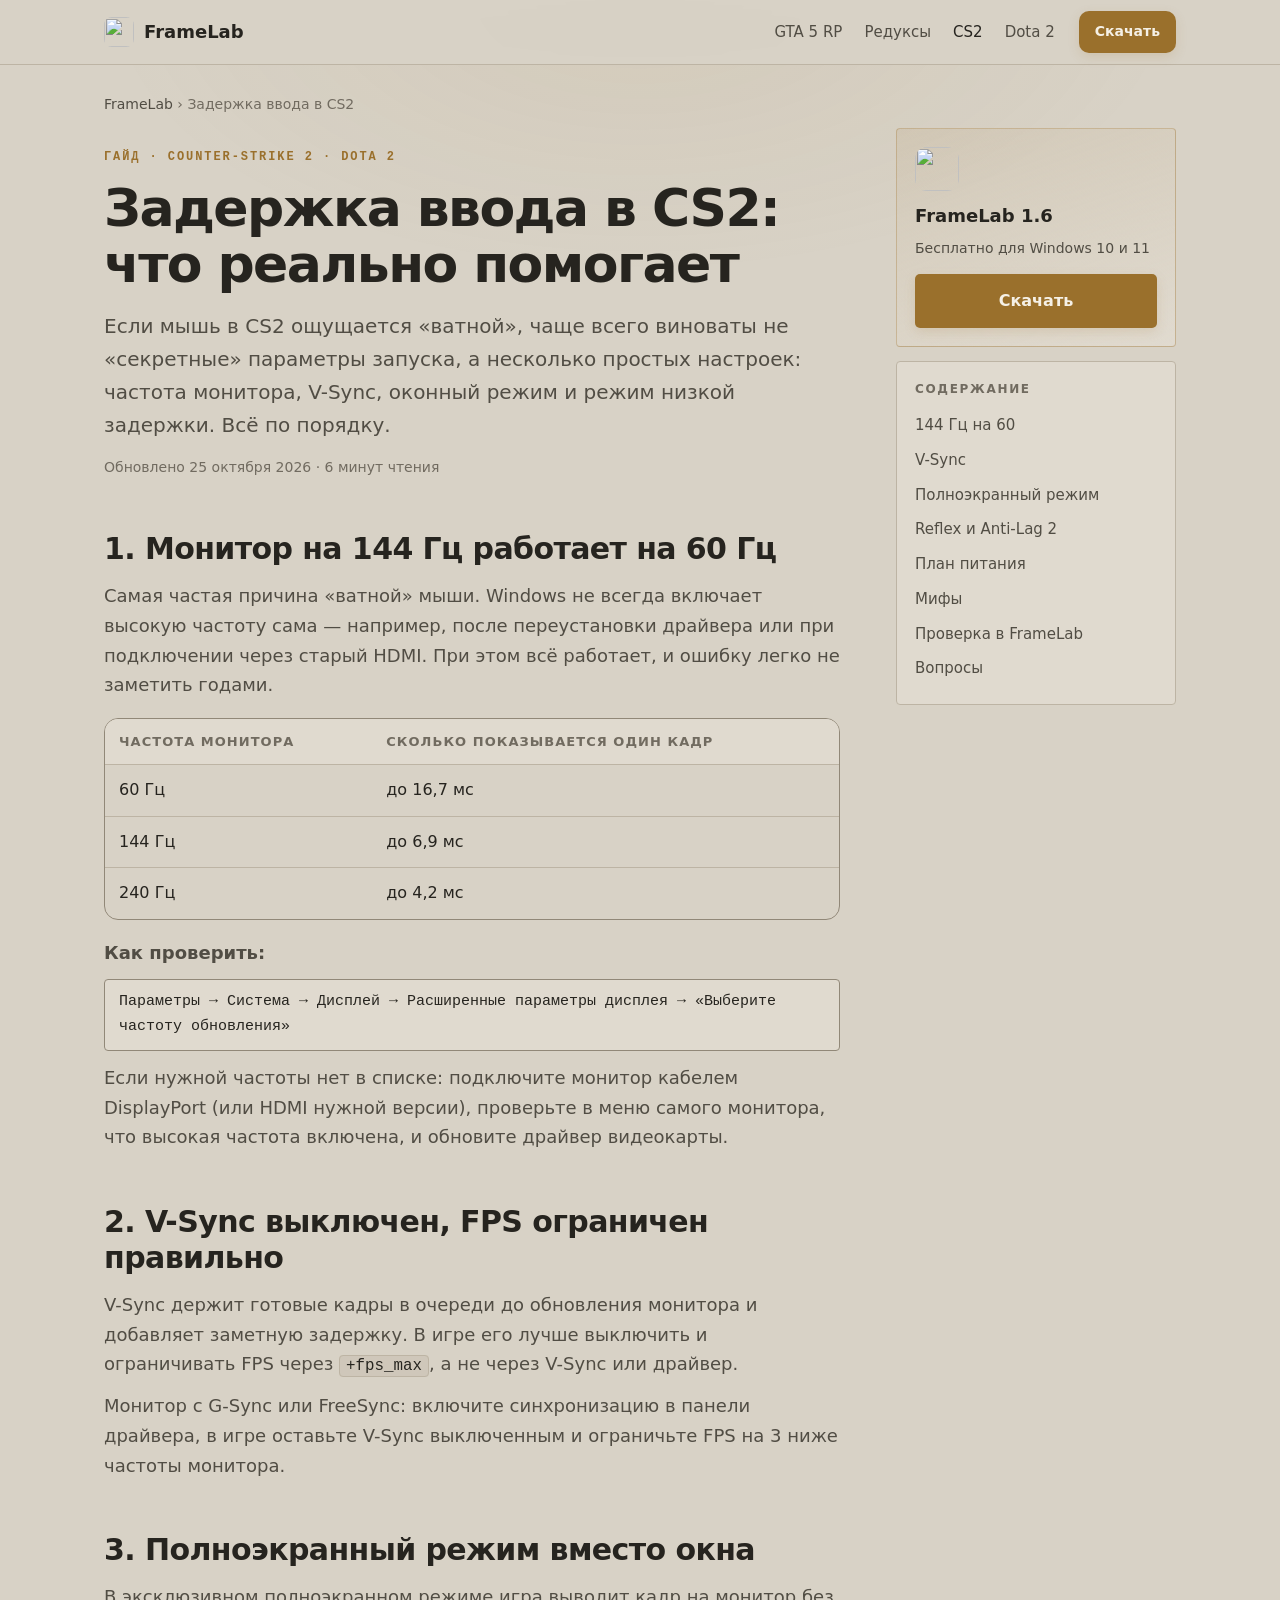
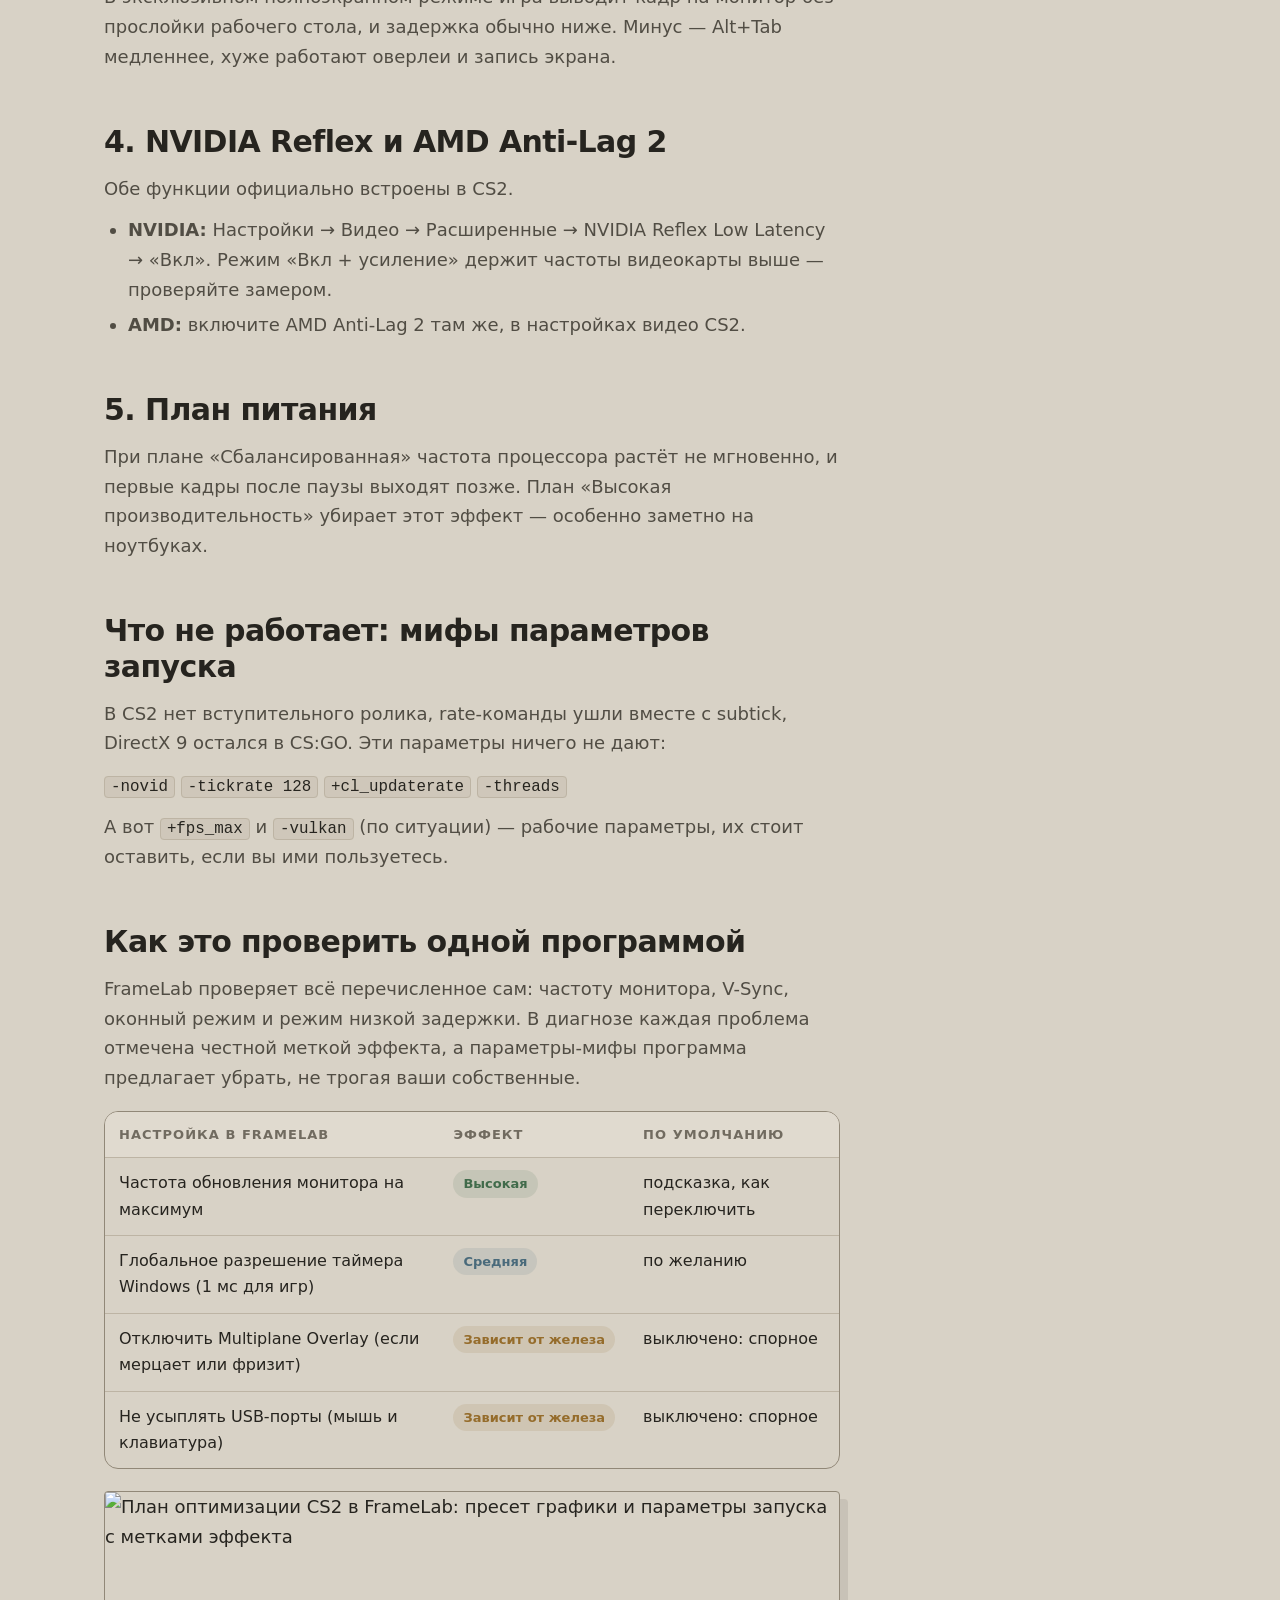
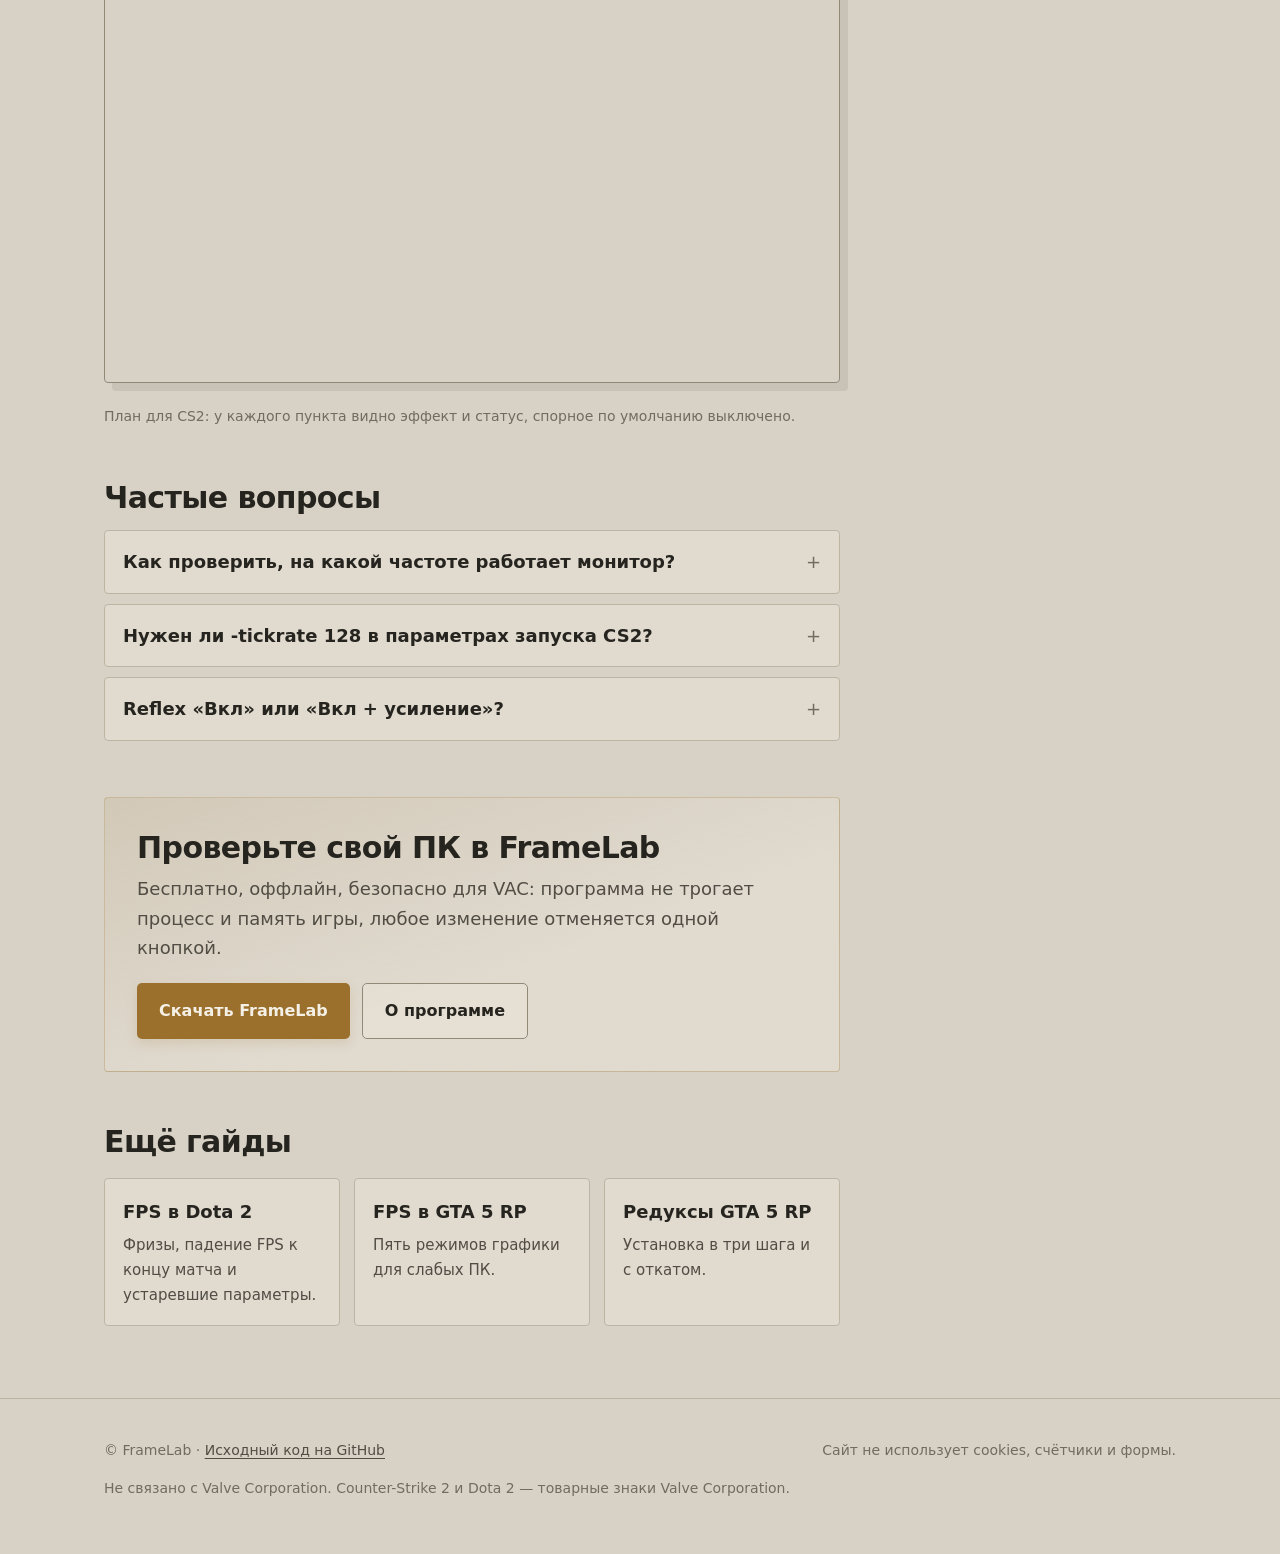
==== site/cs2-input-lag/index.html @ 88571a4e "Refresh FrameLab app and website design" ====
<!doctype html>
<html lang="ru" data-game="cs2">
<head>
<meta charset="utf-8">
<meta name="viewport" content="width=device-width, initial-scale=1">
<title>Задержка ввода в CS2: «ватная» мышь, 144 Гц, V-Sync и Reflex | FrameLab</title>
<meta name="description" content="Почему в CS2 мышь ощущается «ватной» и что реально уменьшает задержку ввода: частота монитора 144 Гц вместо 60, V-Sync, полноэкранный режим, NVIDIA Reflex и AMD Anti-Lag 2, план питания. Без мифов про -tickrate 128.">
<link rel="canonical" href="https://derposd.github.io/v60/cs2-input-lag/">
<meta property="og:type" content="article">
<meta property="og:locale" content="ru_RU">
<meta property="og:site_name" content="FrameLab">
<meta property="og:title" content="Задержка ввода в CS2: что реально помогает">
<meta property="og:description" content="144 Гц вместо 60, V-Sync, полноэкранный режим, Reflex и Anti-Lag 2 — по шагам и без мифов.">
<meta property="og:url" content="https://derposd.github.io/v60/cs2-input-lag/">
<meta property="og:image" content="https://derposd.github.io/v60/img/og-cs2.jpg">
<meta name="twitter:card" content="summary_large_image">
<meta name="theme-color" content="#d8d2c6">
<link rel="icon" href="../img/favicon.png">
<link rel="stylesheet" href="../guides.css">
<script type="application/ld+json">
{"@context":"https://schema.org","@graph":[
 {"@type":"Article","headline":"Задержка ввода в CS2: что реально помогает","inLanguage":"ru","datePublished":"2026-10-25","dateModified":"2026-10-25",
  "image":"https://derposd.github.io/v60/img/og-cs2.jpg","author":{"@type":"Organization","name":"FrameLab","url":"https://derposd.github.io/v60/"},
  "publisher":{"@type":"Organization","name":"FrameLab","logo":{"@type":"ImageObject","url":"https://derposd.github.io/v60/img/logo.png"}},
  "mainEntityOfPage":"https://derposd.github.io/v60/cs2-input-lag/"},
 {"@type":"BreadcrumbList","itemListElement":[
  {"@type":"ListItem","position":1,"name":"FrameLab","item":"https://derposd.github.io/v60/"},
  {"@type":"ListItem","position":2,"name":"Задержка ввода в CS2","item":"https://derposd.github.io/v60/cs2-input-lag/"}]},
 {"@type":"FAQPage","mainEntity":[
  {"@type":"Question","name":"Как проверить, на какой частоте работает монитор?","acceptedAnswer":{"@type":"Answer","text":"Параметры → Система → Дисплей → Расширенные параметры дисплея → «Выберите частоту обновления». Если нужной частоты нет в списке, проверьте кабель (лучше DisplayPort), режим в меню монитора и драйвер видеокарты."}},
  {"@type":"Question","name":"Нужен ли -tickrate 128 в параметрах запуска CS2?","acceptedAnswer":{"@type":"Answer","text":"Нет. В CS2 работает subtick, параметр -tickrate 128 и rate-команды из CS:GO ничего не делают. Так же бесполезны -novid и -threads."}},
  {"@type":"Question","name":"Reflex «Вкл» или «Вкл + усиление»?","acceptedAnswer":{"@type":"Answer","text":"Начните с «Вкл». Режим «Вкл + усиление» держит частоты видеокарты выше; помогает ли он на вашем ПК, лучше проверить замером."}}]}
]}
</script>
</head>
<body>

<nav>
  <div class="wrap">
    <a class="brand" href="../"><img src="../img/logo.png" alt="">FrameLab</a>
    <div class="links"><a href="../gta-5-rp/">GTA 5 RP</a><a href="../reduksy-gta-5-rp/">Редуксы</a><a href="../cs2-input-lag/" aria-current="page">CS2</a><a href="../dota-2-fps/">Dota 2</a></div>
    <a class="btn btn-primary" href="https://github.com/Derposd/v60/releases/latest/download/FrameLab-Setup.exe">Скачать</a>
  </div>
</nav>

<div class="wrap">
  <div class="crumbs"><a href="../">FrameLab</a> › Задержка ввода в CS2</div>
  <div class="layout">
    <article>
      <div class="k">Гайд · Counter-Strike 2 · Dota 2</div>
      <h1>Задержка ввода в CS2: что реально помогает</h1>
      <p class="lead">Если мышь в CS2 ощущается «ватной», чаще всего виноваты не «секретные» параметры запуска, а несколько простых настроек: частота монитора, V-Sync, оконный режим и режим низкой задержки. Всё по порядку.</p>
      <p class="meta">Обновлено 25 октября 2026 · 6 минут чтения</p>

      <h2 id="hz">1. Монитор на 144 Гц работает на 60 Гц</h2>
      <p>Самая частая причина «ватной» мыши. Windows не всегда включает высокую частоту сама — например, после переустановки драйвера или при подключении через старый HDMI. При этом всё работает, и ошибку легко не заметить годами.</p>
      <div class="tbl-wrap"><table class="tbl">
        <thead><tr><th>Частота монитора</th><th>Сколько показывается один кадр</th></tr></thead>
        <tbody><tr><td>60 Гц</td><td>до 16,7 мс</td></tr><tr><td>144 Гц</td><td>до 6,9 мс</td></tr><tr><td>240 Гц</td><td>до 4,2 мс</td></tr></tbody>
      </table></div>
      <p><b>Как проверить:</b></p>
      <p><span class="path">Параметры → Система → Дисплей → Расширенные параметры дисплея → «Выберите частоту обновления»</span></p>
      <p>Если нужной частоты нет в списке: подключите монитор кабелем DisplayPort (или HDMI нужной версии), проверьте в меню самого монитора, что высокая частота включена, и обновите драйвер видеокарты.</p>

      <h2 id="vsync">2. V-Sync выключен, FPS ограничен правильно</h2>
      <p>V-Sync держит готовые кадры в очереди до обновления монитора и добавляет заметную задержку. В игре его лучше выключить и ограничивать FPS через <code>+fps_max</code>, а не через V-Sync или драйвер.</p>
      <p>Монитор с G-Sync или FreeSync: включите синхронизацию в панели драйвера, в игре оставьте V-Sync выключенным и ограничьте FPS на 3 ниже частоты монитора.</p>

      <h2 id="fullscreen">3. Полноэкранный режим вместо окна</h2>
      <p>В эксклюзивном полноэкранном режиме игра выводит кадр на монитор без прослойки рабочего стола, и задержка обычно ниже. Минус — Alt+Tab медленнее, хуже работают оверлеи и запись экрана.</p>

      <h2 id="reflex">4. NVIDIA Reflex и AMD Anti-Lag 2</h2>
      <p>Обе функции официально встроены в CS2.</p>
      <ul>
        <li><b>NVIDIA:</b> Настройки → Видео → Расширенные → NVIDIA Reflex Low Latency → «Вкл». Режим «Вкл + усиление» держит частоты видеокарты выше — проверяйте замером.</li>
        <li><b>AMD:</b> включите AMD Anti-Lag 2 там же, в настройках видео CS2.</li>
      </ul>

      <h2 id="power">5. План питания</h2>
      <p>При плане «Сбалансированная» частота процессора растёт не мгновенно, и первые кадры после паузы выходят позже. План «Высокая производительность» убирает этот эффект — особенно заметно на ноутбуках.</p>

      <h2 id="myths">Что не работает: мифы параметров запуска</h2>
      <p>В CS2 нет вступительного ролика, rate-команды ушли вместе с subtick, DirectX 9 остался в CS:GO. Эти параметры ничего не дают:</p>
      <p><code>-novid</code> <code>-tickrate 128</code> <code>+cl_updaterate</code> <code>-threads</code></p>
      <p>А вот <code>+fps_max</code> и <code>-vulkan</code> (по ситуации) — рабочие параметры, их стоит оставить, если вы ими пользуетесь.</p>

      <h2 id="framelab">Как это проверить одной программой</h2>
      <p>FrameLab проверяет всё перечисленное сам: частоту монитора, V-Sync, оконный режим и режим низкой задержки. В диагнозе каждая проблема отмечена честной меткой эффекта, а параметры-мифы программа предлагает убрать, не трогая ваши собственные.</p>
      <div class="tbl-wrap"><table class="tbl">
        <thead><tr><th>Настройка в FrameLab</th><th>Эффект</th><th>По умолчанию</th></tr></thead>
        <tbody>
          <tr><td>Частота обновления монитора на максимум</td><td><span class="tag t-hi">Высокая</span></td><td>подсказка, как переключить</td></tr>
          <tr><td>Глобальное разрешение таймера Windows (1 мс для игр)</td><td><span class="tag t-md">Средняя</span></td><td>по желанию</td></tr>
          <tr><td>Отключить Multiplane Overlay (если мерцает или фризит)</td><td><span class="tag t-dep">Зависит от железа</span></td><td>выключено: спорное</td></tr>
          <tr><td>Не усыплять USB-порты (мышь и клавиатура)</td><td><span class="tag t-dep">Зависит от железа</span></td><td>выключено: спорное</td></tr>
        </tbody>
      </table></div>
      <figure><img class="shot" src="../img/cs2-plan.jpg" width="1600" height="1067" loading="lazy" alt="План оптимизации CS2 в FrameLab: пресет графики и параметры запуска с метками эффекта"><figcaption>План для CS2: у каждого пункта видно эффект и статус, спорное по умолчанию выключено.</figcaption></figure>

      <h2 id="faq">Частые вопросы</h2>
      <details><summary>Как проверить, на какой частоте работает монитор?</summary><p>Параметры → Система → Дисплей → Расширенные параметры дисплея → «Выберите частоту обновления». Если нужной частоты нет в списке, проверьте кабель (лучше DisplayPort), режим в меню монитора и драйвер видеокарты.</p></details>
      <details><summary>Нужен ли -tickrate 128 в параметрах запуска CS2?</summary><p>Нет. В CS2 работает subtick, параметр -tickrate 128 и rate-команды из CS:GO ничего не делают. Так же бесполезны -novid и -threads.</p></details>
      <details><summary>Reflex «Вкл» или «Вкл + усиление»?</summary><p>Начните с «Вкл». Режим «Вкл + усиление» держит частоты видеокарты выше; помогает ли он на вашем ПК, лучше проверить замером.</p></details>

      <div class="cta">
        <h2>Проверьте свой ПК в FrameLab</h2>
        <p>Бесплатно, оффлайн, безопасно для VAC: программа не трогает процесс и память игры, любое изменение отменяется одной кнопкой.</p>
        <div class="row"><a class="btn btn-primary" href="https://github.com/Derposd/v60/releases/latest/download/FrameLab-Setup.exe">Скачать FrameLab</a><a class="btn btn-ghost" href="../">О программе</a></div>
      </div>

      <h2>Ещё гайды</h2>
      <div class="related">
        <a href="../dota-2-fps/">FPS в Dota 2<span>Фризы, падение FPS к концу матча и устаревшие параметры.</span></a>
        <a href="../gta-5-rp/">FPS в GTA 5 RP<span>Пять режимов графики для слабых ПК.</span></a>
        <a href="../reduksy-gta-5-rp/">Редуксы GTA 5 RP<span>Установка в три шага и с откатом.</span></a>
      </div>
    </article>

    <aside>
      <div class="box">
        <div class="dl"><img src="../img/logo.png" alt=""><b>FrameLab <span class="ver">1.6</span></b><p>Бесплатно для Windows 10 и 11</p><a class="btn btn-primary" href="https://github.com/Derposd/v60/releases/latest/download/FrameLab-Setup.exe">Скачать</a></div>
        <div class="toc"><b>Содержание</b><a href="#hz">144 Гц на 60</a><a href="#vsync">V-Sync</a><a href="#fullscreen">Полноэкранный режим</a><a href="#reflex">Reflex и Anti-Lag 2</a><a href="#power">План питания</a><a href="#myths">Мифы</a><a href="#framelab">Проверка в FrameLab</a><a href="#faq">Вопросы</a></div>
      </div>
    </aside>
  </div>
</div>

<footer>
  <div class="wrap">
    <span>© FrameLab · <a href="https://github.com/Derposd/v60">Исходный код на GitHub</a></span>
    <span>Сайт не использует cookies, счётчики и формы.</span>
    <span>Не связано с Valve Corporation. Counter-Strike 2 и Dota 2 — товарные знаки Valve Corporation.</span>
  </div>
</footer>
</body>
</html>
---- site/guides.css ----
/* Shared styles for the guide pages (same tokens as index.html). */
:root {
  --bg: #d8d2c6; --bg2: #cec7ba; --panel: #e0dacf; --panel2: #d4cdbf; --line: #bdb4a4; --line2: #918878;
  --text: #26241f; --muted: #514d44; --subtle: #716b60;
  --ok: #416b4b; --warn: #956c2b; --crit: #a74738; --info: #496a7b;
  --font: "Segoe UI Variable Display", "Segoe UI", Inter, system-ui, -apple-system, Roboto, sans-serif;
  --mono: "Cascadia Mono", "JetBrains Mono", "SF Mono", Consolas, ui-monospace, monospace;
  --a: #9a702c; --a2: #b18a4d; --a3: #80591f; --on-a: #f5f0e6; --a-rgb: 154,112,44;
}
html[data-game="dota"] { --a: #a74738; --a2: #bd6656; --a3: #88382e; --on-a: #f6eee7; --a-rgb: 167,71,56; }
html[data-game="gta"] { --a: #665b91; --a2: #8176aa; --a3: #514675; --on-a: #f5f0e6; --a-rgb: 102,91,145; }

* { box-sizing: border-box; margin: 0; padding: 0; }
html { scroll-behavior: smooth; }
body { background: var(--bg); color: var(--text); font-family: var(--font); font-size: 18px; line-height: 1.65; -webkit-font-smoothing: antialiased; overflow-x: hidden; }
body::before { content: ""; position: fixed; inset: 0 0 auto 0; height: 560px; z-index: -1; pointer-events: none;
  background: radial-gradient(ellipse 60% 70% at 50% 0, rgba(var(--a-rgb), .07), transparent 70%); }
a { color: var(--a3); text-underline-offset: 3px; }
img { max-width: 100%; height: auto; display: block; }
.wrap { max-width: 1120px; margin: 0 auto; padding: 0 24px; }

nav { position: sticky; top: 0; z-index: 20; background: rgba(216,210,198,.96); backdrop-filter: blur(14px); -webkit-backdrop-filter: blur(14px); border-bottom: 1px solid var(--line); }
nav .wrap { display: flex; align-items: center; gap: 24px; height: 64px; }
.brand { display: flex; align-items: center; gap: 10px; font-weight: 800; font-size: 18px; color: var(--text); text-decoration: none; }
.brand img { width: 30px; height: 30px; border-radius: 8px; }
nav .links { display: flex; gap: 22px; margin-left: auto; font-size: 15px; }
nav .links a { color: var(--muted); text-decoration: none; }
nav .links a:hover, nav .links a[aria-current] { color: var(--text); }

.btn { display: inline-flex; align-items: center; justify-content: center; gap: 10px; padding: 14px 22px; border-radius: 5px; font-weight: 750; font-size: 16px; text-decoration: none; white-space: nowrap; color: var(--text); transition: transform .2s ease, background-color .25s ease, border-color .25s ease, box-shadow .25s ease; }
.btn svg { width: 19px; height: 19px; flex: none; }
.btn-primary { color: var(--on-a); background: var(--a); box-shadow: 0 4px 12px rgba(var(--a-rgb), .16); }
.btn-ghost { background: rgba(235,229,218,.45); border: 1px solid var(--line2); }
nav .btn { padding: 9px 16px; font-size: 14px; border-radius: 10px; }

.crumbs { font-size: 14px; color: var(--subtle); padding-top: 28px; }
.crumbs a { color: var(--muted); text-decoration: none; }
.crumbs a:hover { color: var(--text); }

.layout { display: grid; grid-template-columns: minmax(0, 1fr) 280px; gap: 56px; padding: 12px 0 72px; }
article { min-width: 0; }
.k { font-family: var(--mono); font-size: 12px; font-weight: 600; letter-spacing: .16em; text-transform: uppercase; color: var(--a); margin-top: 20px; }
h1 { font-size: clamp(34px, 5vw, 52px); line-height: 1.08; letter-spacing: -0.03em; font-weight: 800; margin: 12px 0 18px; }
.lead { font-size: 20px; color: var(--muted); max-width: 760px; }
.meta { font-size: 14px; color: var(--subtle); margin-top: 14px; }
article h2 { font-size: 30px; line-height: 1.2; letter-spacing: -0.02em; margin: 52px 0 14px; scroll-margin-top: 84px; }
article h3 { font-size: 21px; margin: 30px 0 8px; }
article p, article ul, article ol { margin: 12px 0; color: var(--muted); }
article ul, article ol { padding-left: 24px; }
article li { margin: 6px 0; }
article strong { color: var(--text); }
article code { font-family: var(--mono); font-size: .88em; background: rgba(183,173,156,.28); border: 1px solid var(--line); border-radius: 4px; padding: 1px 6px; color:var(--text); }
.path { font-family: var(--mono); font-size: 15px; color: var(--text); background: var(--panel); border: 1px solid var(--line2); border-radius: 4px; padding: 10px 14px; display: inline-block; }

.shot { margin: 22px 0; border-radius: 4px; overflow: hidden; border: 1px solid var(--line2); box-shadow: 8px 8px 0 rgba(45,40,32,.09); }
figure figcaption { font-size: 14px; color: var(--subtle); margin-top: 10px; }

.note { margin: 20px 0; padding: 16px 18px; border-radius: 3px; background: rgba(224,218,207,.7); border: 1px solid var(--line); border-left: 4px solid var(--a); color: var(--muted); }
.note.warn { border-left-color: var(--warn); }
.note.ok { border-left-color: var(--ok); }
.note b { color: var(--text); }

.tbl { width: 100%; border-collapse: collapse; margin: 18px 0; font-size: 16px; }
.tbl-wrap { overflow-x: auto; border-radius: 14px; border: 1px solid var(--line2); margin: 18px 0; }
.tbl-wrap .tbl { margin: 0; }
.tbl th, .tbl td { text-align: left; padding: 12px 14px; border-bottom: 1px solid var(--line); vertical-align: top; }
.tbl th { font-size: 13px; text-transform: uppercase; letter-spacing: .08em; color: var(--subtle); background: var(--panel); }
.tbl tr:last-child td { border-bottom: 0; }
.tag { display: inline-block; padding: 3px 10px; border-radius: 999px; font-size: 13px; font-weight: 700; white-space: nowrap; }
.t-hi { color: var(--ok); background: rgba(65,107,75,.12); }
.t-md { color: var(--info); background: rgba(73,106,123,.12); }
.t-dep { color: var(--warn); background: rgba(149,108,43,.12); }
.t-no { color: var(--crit); background: rgba(167,71,56,.12); }

.steps { counter-reset: s; list-style: none; padding: 0 !important; }
.steps li { counter-increment: s; position: relative; padding: 14px 16px 14px 60px; margin: 10px 0; background: var(--panel); border: 1px solid var(--line); border-radius: 4px; }
.steps li::before { content: counter(s); position: absolute; left: 16px; top: 13px; width: 30px; height: 30px; border-radius: 9px; display: grid; place-items: center;
  font-weight: 800; font-size: 15px; color: var(--on-a); background: linear-gradient(180deg, var(--a2), var(--a)); }

details { background: var(--panel); border: 1px solid var(--line); border-radius: 4px; margin: 10px 0; transition: border-color .25s ease, background-color .25s ease; }
details summary { cursor: pointer; padding: 16px 18px; font-weight: 700; list-style: none; }
details summary::-webkit-details-marker { display: none; }
details summary::after { content: "+"; float: right; color: var(--subtle); font-weight: 400; }
details[open] summary::after { content: "–"; }
details p { padding: 0 18px 16px; margin: 0; color: var(--muted); }

aside .box { position: sticky; top: 88px; display: flex; flex-direction: column; gap: 14px; }
.toc { background: var(--panel); border: 1px solid var(--line); border-radius: 4px; padding: 18px; font-size: 15px; }
.toc b { display: block; font-size: 12px; letter-spacing: .14em; text-transform: uppercase; color: var(--subtle); margin-bottom: 8px; }
.toc a { display: block; padding: 5px 0; color: var(--muted); text-decoration: none; }
.toc a:hover { color: var(--text); }
.dl { background: linear-gradient(160deg, rgba(var(--a-rgb), .09), var(--panel)); border: 1px solid rgba(var(--a-rgb), .35); border-radius: 4px; padding: 18px; }
.dl img { width: 44px; height: 44px; border-radius: 12px; margin-bottom: 10px; }
.dl p { font-size: 14px; color: var(--muted); margin: 6px 0 14px; }
.dl .btn { width: 100%; }

.cta { margin: 56px 0 8px; padding: 32px; border-radius: 4px; background: linear-gradient(160deg, rgba(var(--a-rgb), .09), var(--panel) 60%); border: 1px solid rgba(var(--a-rgb), .3); }
.cta h2 { margin: 0 0 8px; }
.cta p { color: var(--muted); margin: 0 0 20px; }
.cta .row { display: flex; flex-wrap: wrap; gap: 12px; }

.related { display: grid; grid-template-columns: repeat(auto-fit, minmax(230px, 1fr)); gap: 14px; margin-top: 18px; }
.related a { display: block; padding: 18px; border-radius: 4px; background: var(--panel); border: 1px solid var(--line); text-decoration: none; color: var(--text); font-weight: 700; transition: transform .25s ease, border-color .25s ease, box-shadow .25s ease; }
.related a span { display: block; font-weight: 400; font-size: 15px; color: var(--muted); margin-top: 6px; }
.related a:hover { border-color: rgba(var(--a-rgb), .5); transform: translateY(-2px); box-shadow: 0 8px 20px rgba(45,40,32,.07); }

@media (prefers-reduced-motion: no-preference) {
  body { animation: page-enter .45s ease-out both; }
  @keyframes page-enter { from { opacity: 0; } to { opacity: 1; } }
}
@media (prefers-reduced-motion: reduce) {
  *, *::before, *::after { scroll-behavior: auto !important; animation-duration: .01ms !important; animation-iteration-count: 1 !important; transition-duration: .01ms !important; }
}

footer { padding: 40px 0 56px; color: var(--subtle); font-size: 14px; border-top: 1px solid var(--line); }
footer .wrap { display: flex; flex-wrap: wrap; gap: 14px 28px; justify-content: space-between; }
footer a { color: var(--muted); }

@media (max-width: 900px) {
  .layout { grid-template-columns: 1fr; gap: 0; }
  aside { display: none; }
  nav .links { display: none; }
  nav .btn { margin-left: auto; }
}
@media (max-width: 520px) {
  body { font-size: 17px; }
  .wrap { padding: 0 16px; }
  article h2 { font-size: 25px; }
  .cta { padding: 22px; }
  .cta .btn { flex: 1 1 100%; }
}
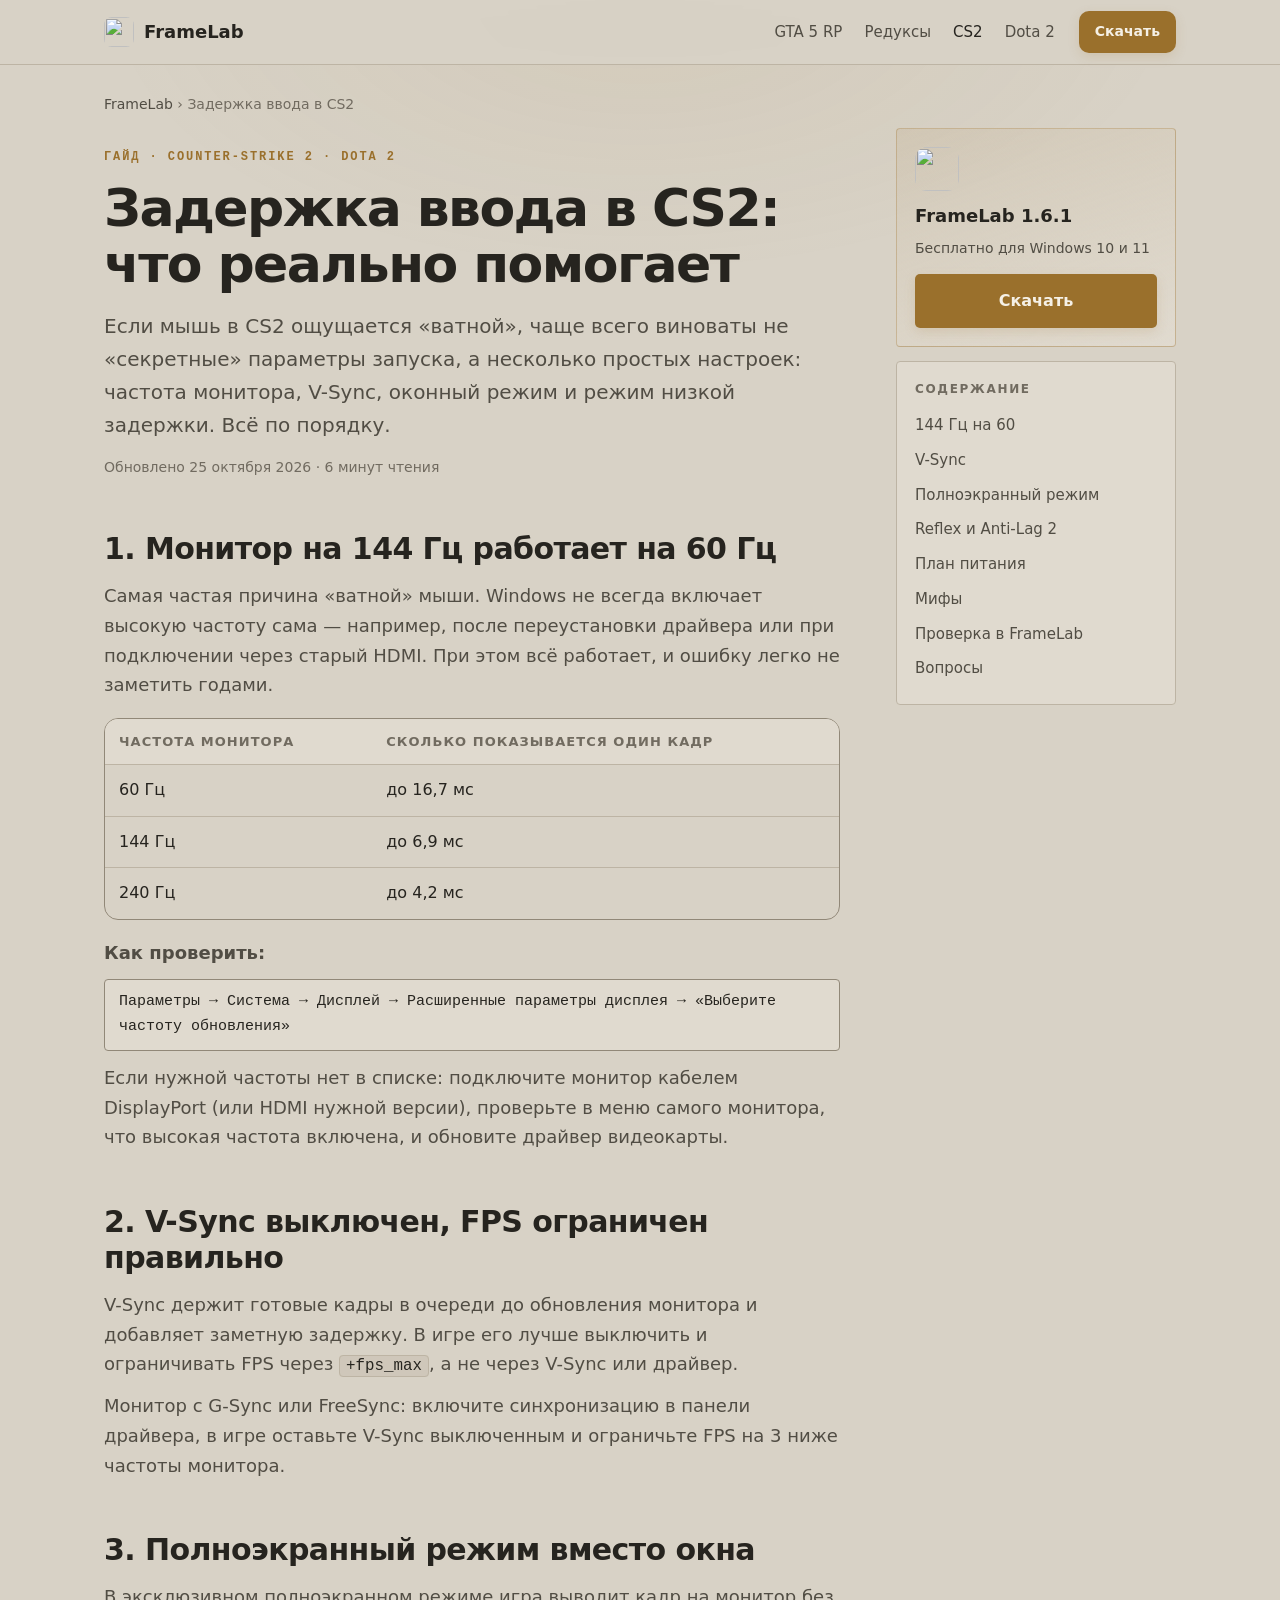
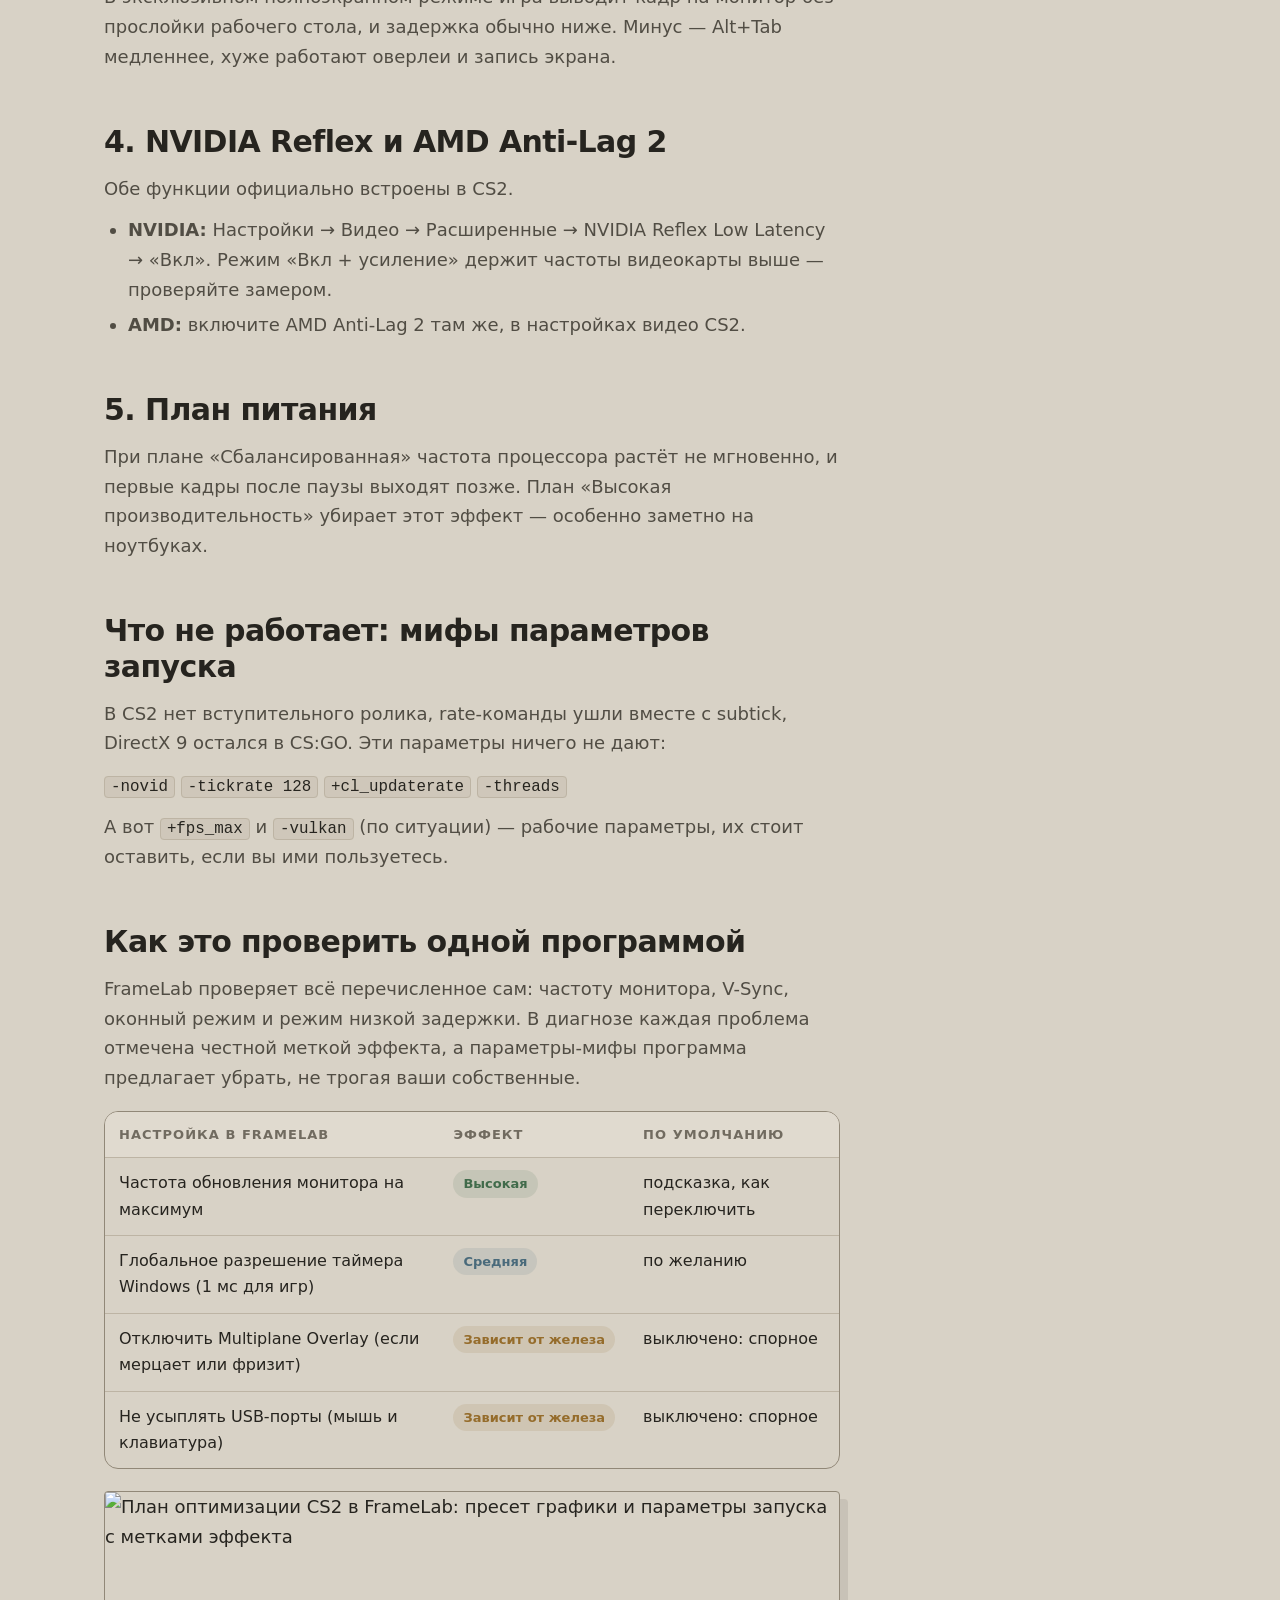
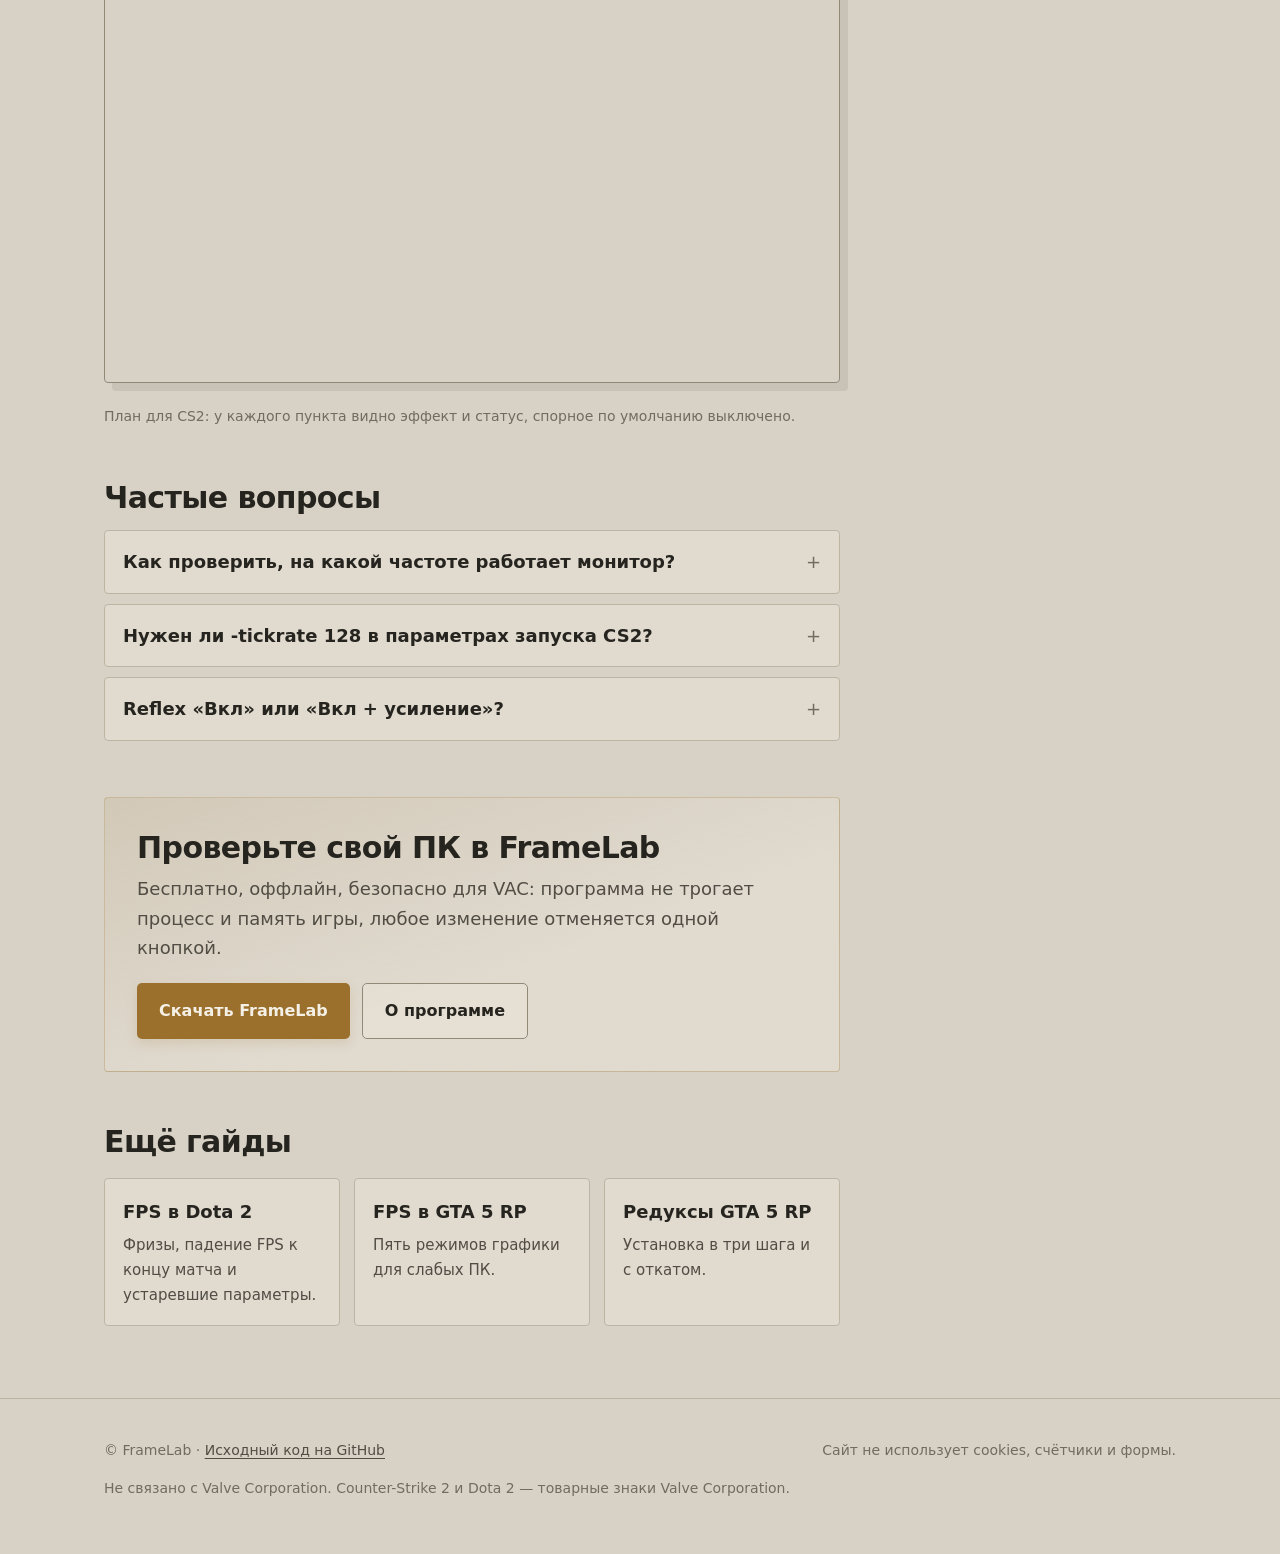
==== commit 73e17f15: "Release FrameLab 1.6.1 with refreshed design" ====
--- a/site/cs2-input-lag/index.html
+++ b/site/cs2-input-lag/index.html
@@ -118,7 +118,7 @@
 
     <aside>
       <div class="box">
-        <div class="dl"><img src="../img/logo.png" alt=""><b>FrameLab <span class="ver">1.6</span></b><p>Бесплатно для Windows 10 и 11</p><a class="btn btn-primary" href="https://github.com/Derposd/v60/releases/latest/download/FrameLab-Setup.exe">Скачать</a></div>
+        <div class="dl"><img src="../img/logo.png" alt=""><b>FrameLab <span class="ver">1.6.1</span></b><p>Бесплатно для Windows 10 и 11</p><a class="btn btn-primary" href="https://github.com/Derposd/v60/releases/latest/download/FrameLab-Setup.exe">Скачать</a></div>
         <div class="toc"><b>Содержание</b><a href="#hz">144 Гц на 60</a><a href="#vsync">V-Sync</a><a href="#fullscreen">Полноэкранный режим</a><a href="#reflex">Reflex и Anti-Lag 2</a><a href="#power">План питания</a><a href="#myths">Мифы</a><a href="#framelab">Проверка в FrameLab</a><a href="#faq">Вопросы</a></div>
       </div>
     </aside>
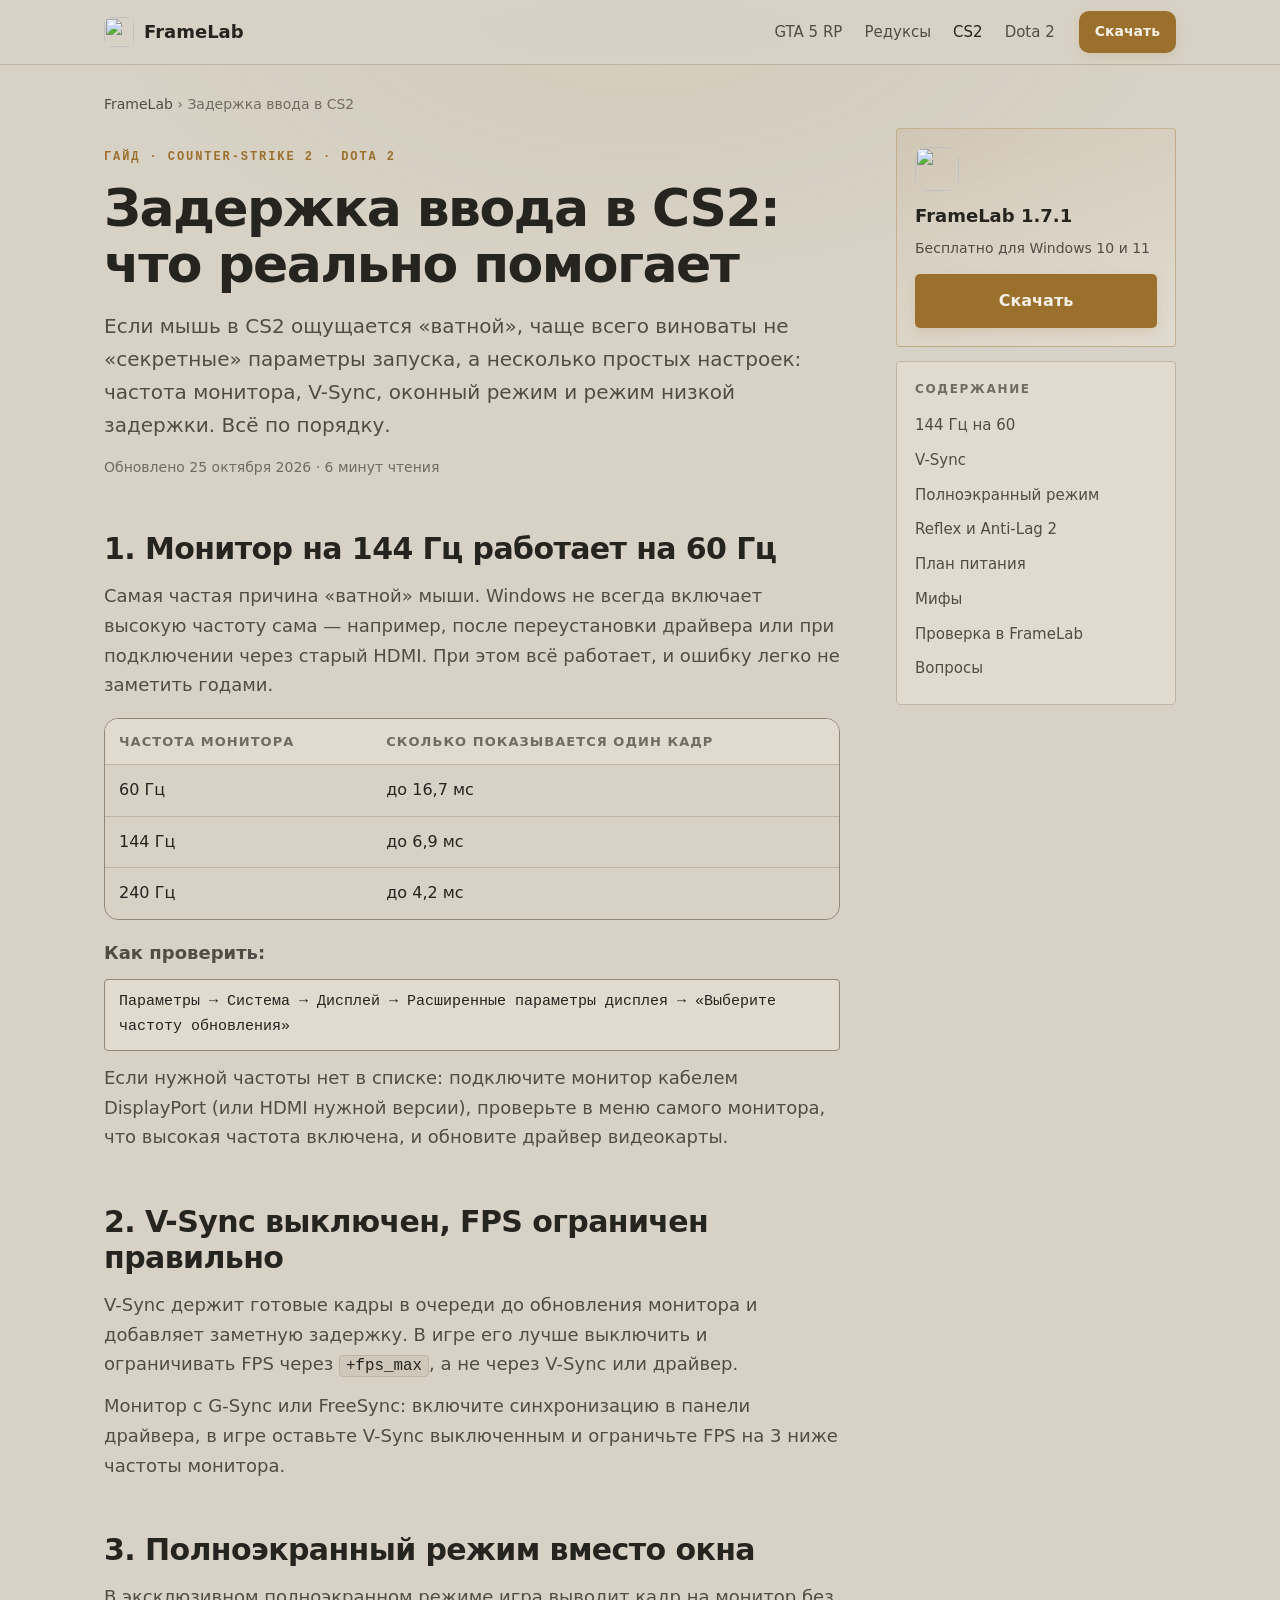
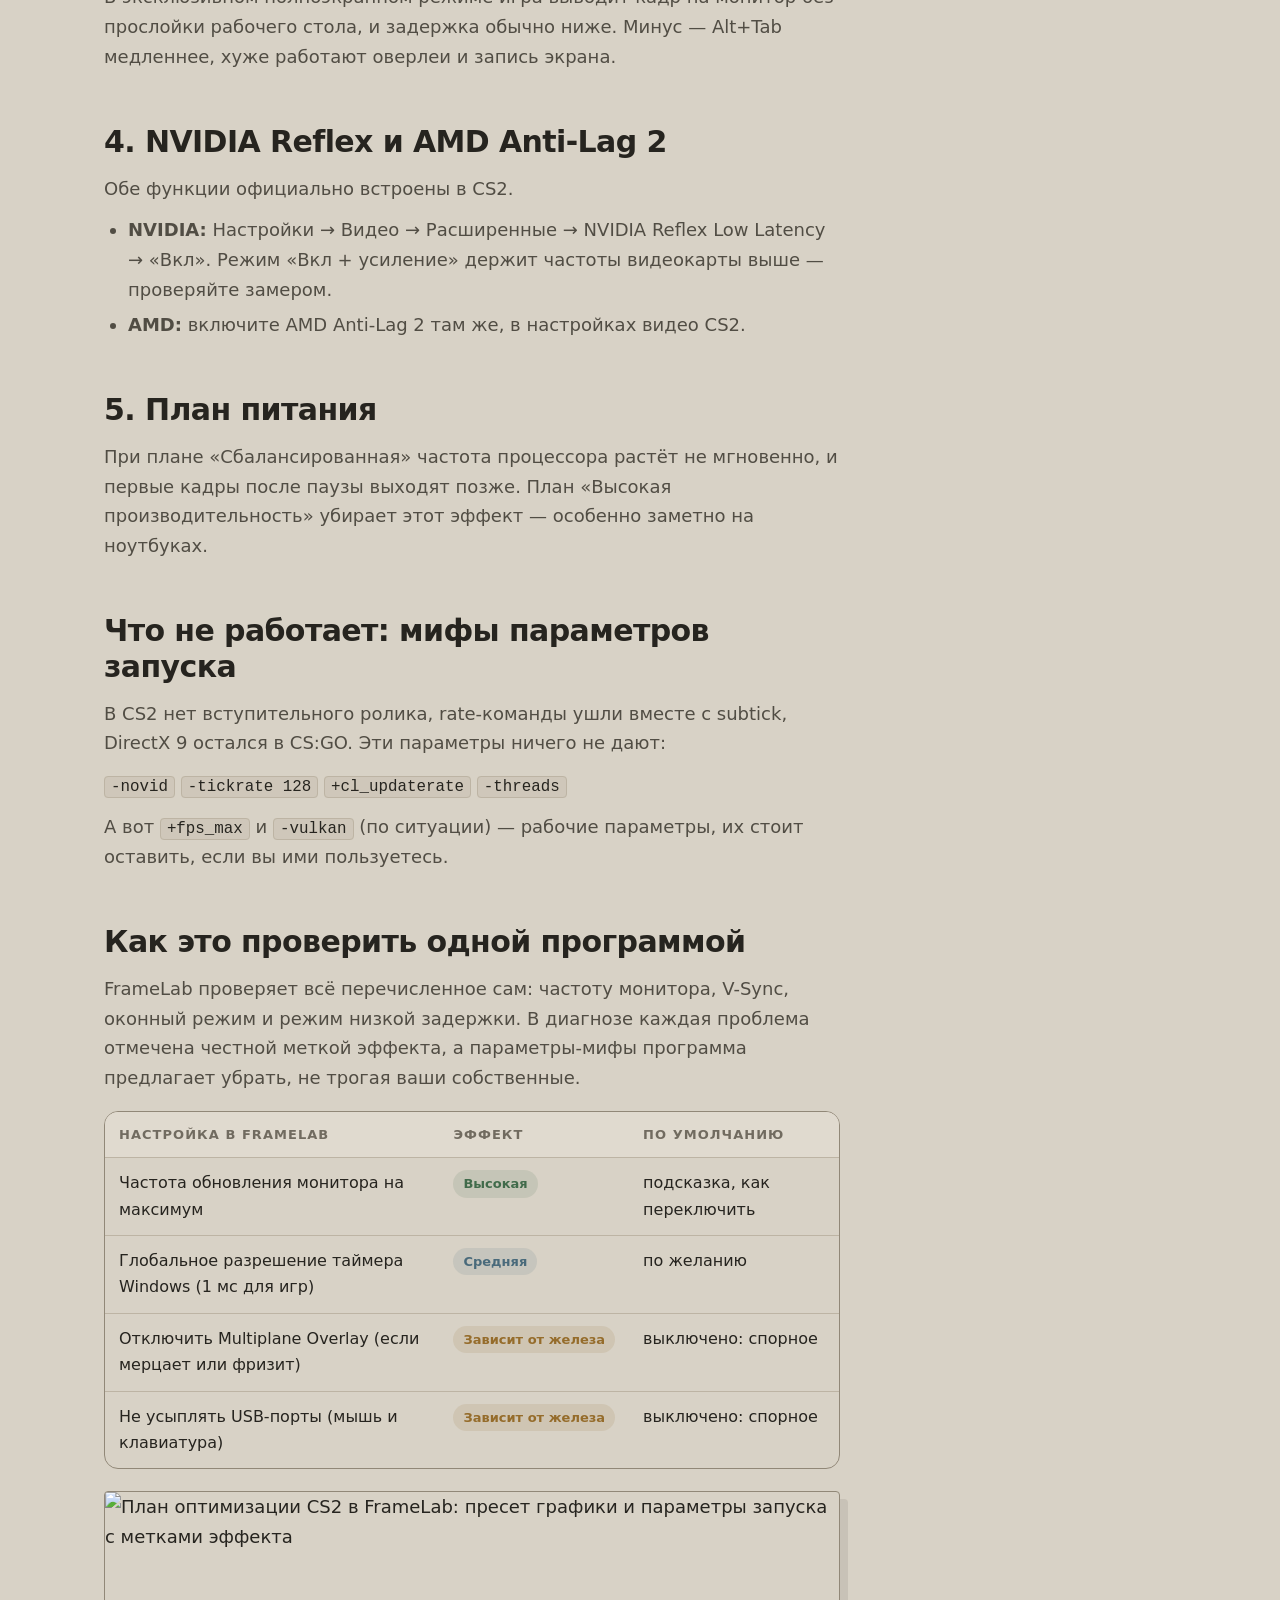
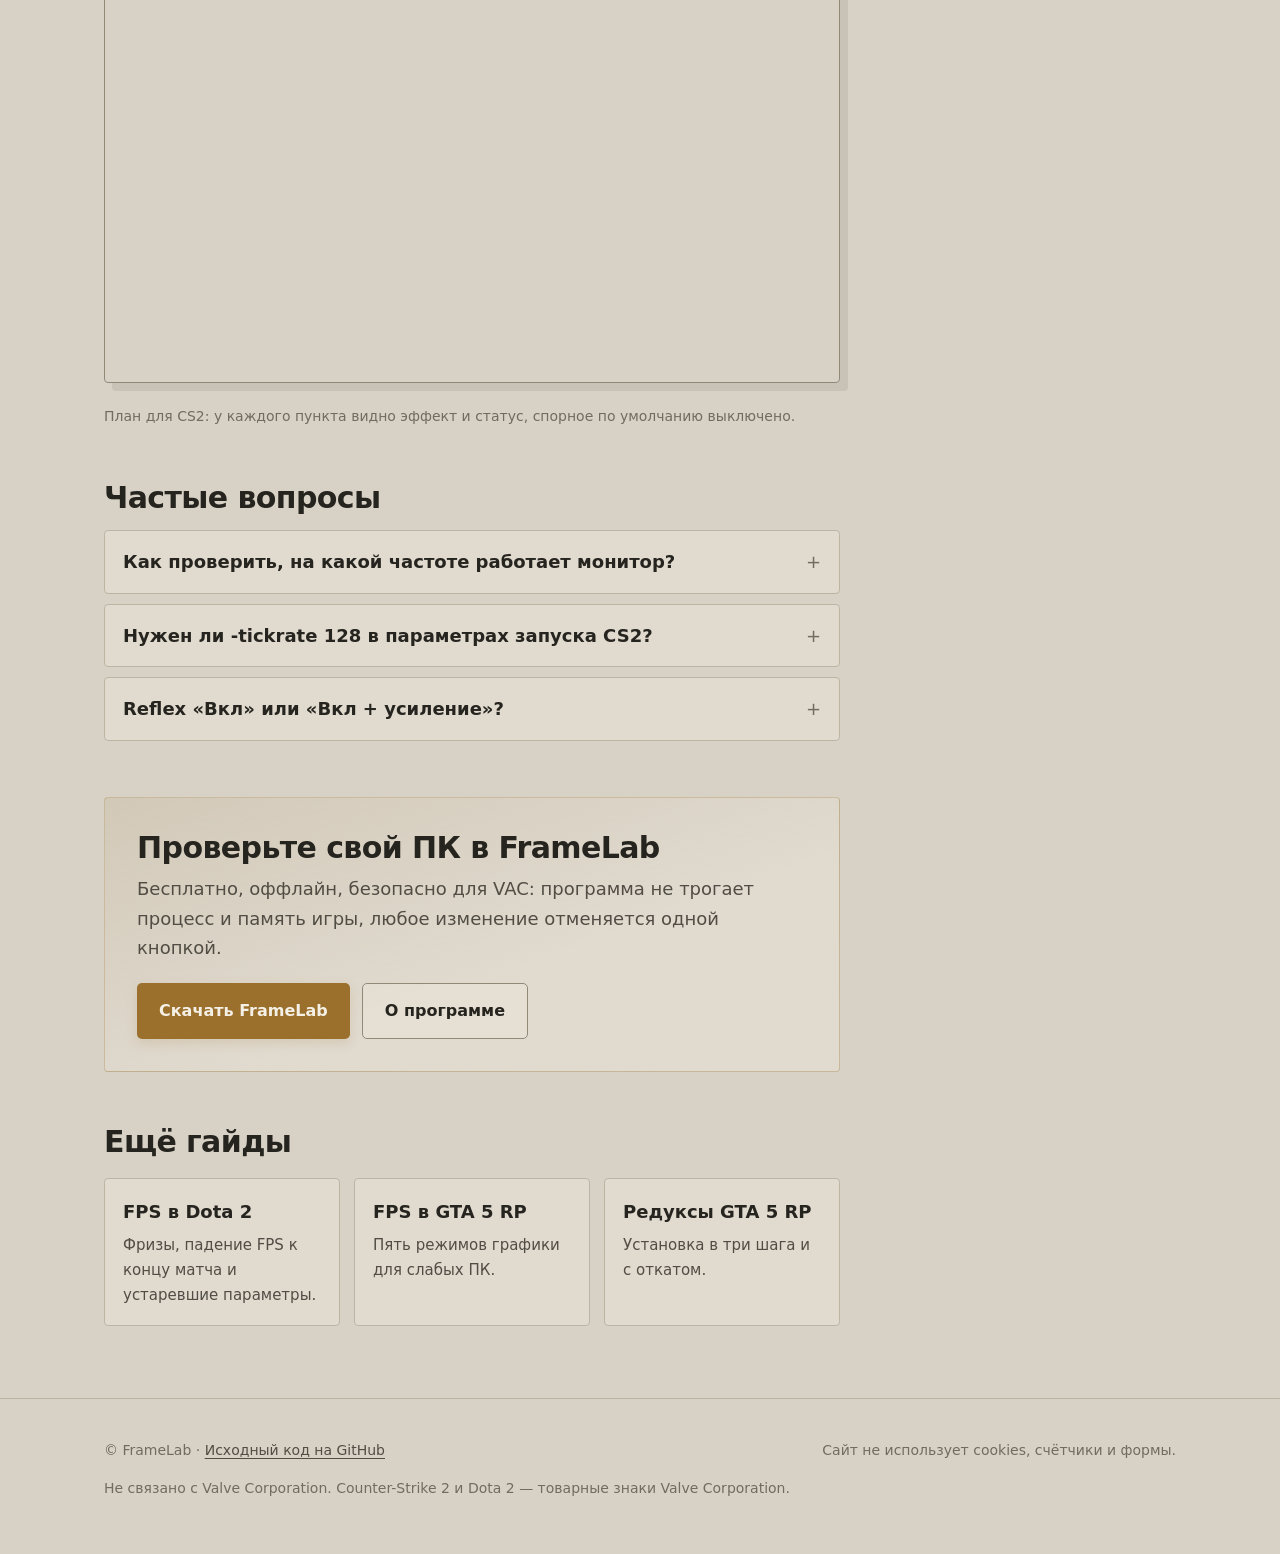
==== commit 90eda19d: "Fix site links after FrameLab repository rename and refresh 1.7.1 content" ====
--- a/site/cs2-input-lag/index.html
+++ b/site/cs2-input-lag/index.html
@@ -5,14 +5,14 @@
 <meta name="viewport" content="width=device-width, initial-scale=1">
 <title>Задержка ввода в CS2: «ватная» мышь, 144 Гц, V-Sync и Reflex | FrameLab</title>
 <meta name="description" content="Почему в CS2 мышь ощущается «ватной» и что реально уменьшает задержку ввода: частота монитора 144 Гц вместо 60, V-Sync, полноэкранный режим, NVIDIA Reflex и AMD Anti-Lag 2, план питания. Без мифов про -tickrate 128.">
-<link rel="canonical" href="https://derposd.github.io/v60/cs2-input-lag/">
+<link rel="canonical" href="https://derposd.github.io/FrameLab/cs2-input-lag/">
 <meta property="og:type" content="article">
 <meta property="og:locale" content="ru_RU">
 <meta property="og:site_name" content="FrameLab">
 <meta property="og:title" content="Задержка ввода в CS2: что реально помогает">
 <meta property="og:description" content="144 Гц вместо 60, V-Sync, полноэкранный режим, Reflex и Anti-Lag 2 — по шагам и без мифов.">
-<meta property="og:url" content="https://derposd.github.io/v60/cs2-input-lag/">
-<meta property="og:image" content="https://derposd.github.io/v60/img/og-cs2.jpg">
+<meta property="og:url" content="https://derposd.github.io/FrameLab/cs2-input-lag/">
+<meta property="og:image" content="https://derposd.github.io/FrameLab/img/og-cs2.jpg">
 <meta name="twitter:card" content="summary_large_image">
 <meta name="theme-color" content="#d8d2c6">
 <link rel="icon" href="../img/favicon.png">
@@ -20,12 +20,12 @@
 <script type="application/ld+json">
 {"@context":"https://schema.org","@graph":[
  {"@type":"Article","headline":"Задержка ввода в CS2: что реально помогает","inLanguage":"ru","datePublished":"2026-10-25","dateModified":"2026-10-25",
-  "image":"https://derposd.github.io/v60/img/og-cs2.jpg","author":{"@type":"Organization","name":"FrameLab","url":"https://derposd.github.io/v60/"},
-  "publisher":{"@type":"Organization","name":"FrameLab","logo":{"@type":"ImageObject","url":"https://derposd.github.io/v60/img/logo.png"}},
-  "mainEntityOfPage":"https://derposd.github.io/v60/cs2-input-lag/"},
+  "image":"https://derposd.github.io/FrameLab/img/og-cs2.jpg","author":{"@type":"Organization","name":"FrameLab","url":"https://derposd.github.io/FrameLab/"},
+  "publisher":{"@type":"Organization","name":"FrameLab","logo":{"@type":"ImageObject","url":"https://derposd.github.io/FrameLab/img/logo.png"}},
+  "mainEntityOfPage":"https://derposd.github.io/FrameLab/cs2-input-lag/"},
  {"@type":"BreadcrumbList","itemListElement":[
-  {"@type":"ListItem","position":1,"name":"FrameLab","item":"https://derposd.github.io/v60/"},
-  {"@type":"ListItem","position":2,"name":"Задержка ввода в CS2","item":"https://derposd.github.io/v60/cs2-input-lag/"}]},
+  {"@type":"ListItem","position":1,"name":"FrameLab","item":"https://derposd.github.io/FrameLab/"},
+  {"@type":"ListItem","position":2,"name":"Задержка ввода в CS2","item":"https://derposd.github.io/FrameLab/cs2-input-lag/"}]},
  {"@type":"FAQPage","mainEntity":[
   {"@type":"Question","name":"Как проверить, на какой частоте работает монитор?","acceptedAnswer":{"@type":"Answer","text":"Параметры → Система → Дисплей → Расширенные параметры дисплея → «Выберите частоту обновления». Если нужной частоты нет в списке, проверьте кабель (лучше DisplayPort), режим в меню монитора и драйвер видеокарты."}},
   {"@type":"Question","name":"Нужен ли -tickrate 128 в параметрах запуска CS2?","acceptedAnswer":{"@type":"Answer","text":"Нет. В CS2 работает subtick, параметр -tickrate 128 и rate-команды из CS:GO ничего не делают. Так же бесполезны -novid и -threads."}},
@@ -39,7 +39,7 @@
   <div class="wrap">
     <a class="brand" href="../"><img src="../img/logo.png" alt="">FrameLab</a>
     <div class="links"><a href="../gta-5-rp/">GTA 5 RP</a><a href="../reduksy-gta-5-rp/">Редуксы</a><a href="../cs2-input-lag/" aria-current="page">CS2</a><a href="../dota-2-fps/">Dota 2</a></div>
-    <a class="btn btn-primary" href="https://github.com/Derposd/v60/releases/latest/download/FrameLab-Setup.exe">Скачать</a>
+    <a class="btn btn-primary" href="https://github.com/Derposd/FrameLab/releases/latest/download/FrameLab-Setup.exe">Скачать</a>
   </div>
 </nav>
 
@@ -105,7 +105,7 @@
       <div class="cta">
         <h2>Проверьте свой ПК в FrameLab</h2>
         <p>Бесплатно, оффлайн, безопасно для VAC: программа не трогает процесс и память игры, любое изменение отменяется одной кнопкой.</p>
-        <div class="row"><a class="btn btn-primary" href="https://github.com/Derposd/v60/releases/latest/download/FrameLab-Setup.exe">Скачать FrameLab</a><a class="btn btn-ghost" href="../">О программе</a></div>
+        <div class="row"><a class="btn btn-primary" href="https://github.com/Derposd/FrameLab/releases/latest/download/FrameLab-Setup.exe">Скачать FrameLab</a><a class="btn btn-ghost" href="../">О программе</a></div>
       </div>
 
       <h2>Ещё гайды</h2>
@@ -118,7 +118,7 @@
 
     <aside>
       <div class="box">
-        <div class="dl"><img src="../img/logo.png" alt=""><b>FrameLab <span class="ver">1.6.1</span></b><p>Бесплатно для Windows 10 и 11</p><a class="btn btn-primary" href="https://github.com/Derposd/v60/releases/latest/download/FrameLab-Setup.exe">Скачать</a></div>
+        <div class="dl"><img src="../img/logo.png" alt=""><b>FrameLab <span class="ver">1.7.1</span></b><p>Бесплатно для Windows 10 и 11</p><a class="btn btn-primary" href="https://github.com/Derposd/FrameLab/releases/latest/download/FrameLab-Setup.exe">Скачать</a></div>
         <div class="toc"><b>Содержание</b><a href="#hz">144 Гц на 60</a><a href="#vsync">V-Sync</a><a href="#fullscreen">Полноэкранный режим</a><a href="#reflex">Reflex и Anti-Lag 2</a><a href="#power">План питания</a><a href="#myths">Мифы</a><a href="#framelab">Проверка в FrameLab</a><a href="#faq">Вопросы</a></div>
       </div>
     </aside>
@@ -127,7 +127,7 @@
 
 <footer>
   <div class="wrap">
-    <span>© FrameLab · <a href="https://github.com/Derposd/v60">Исходный код на GitHub</a></span>
+    <span>© FrameLab · <a href="https://github.com/Derposd/FrameLab">Исходный код на GitHub</a></span>
     <span>Сайт не использует cookies, счётчики и формы.</span>
     <span>Не связано с Valve Corporation. Counter-Strike 2 и Dota 2 — товарные знаки Valve Corporation.</span>
   </div>
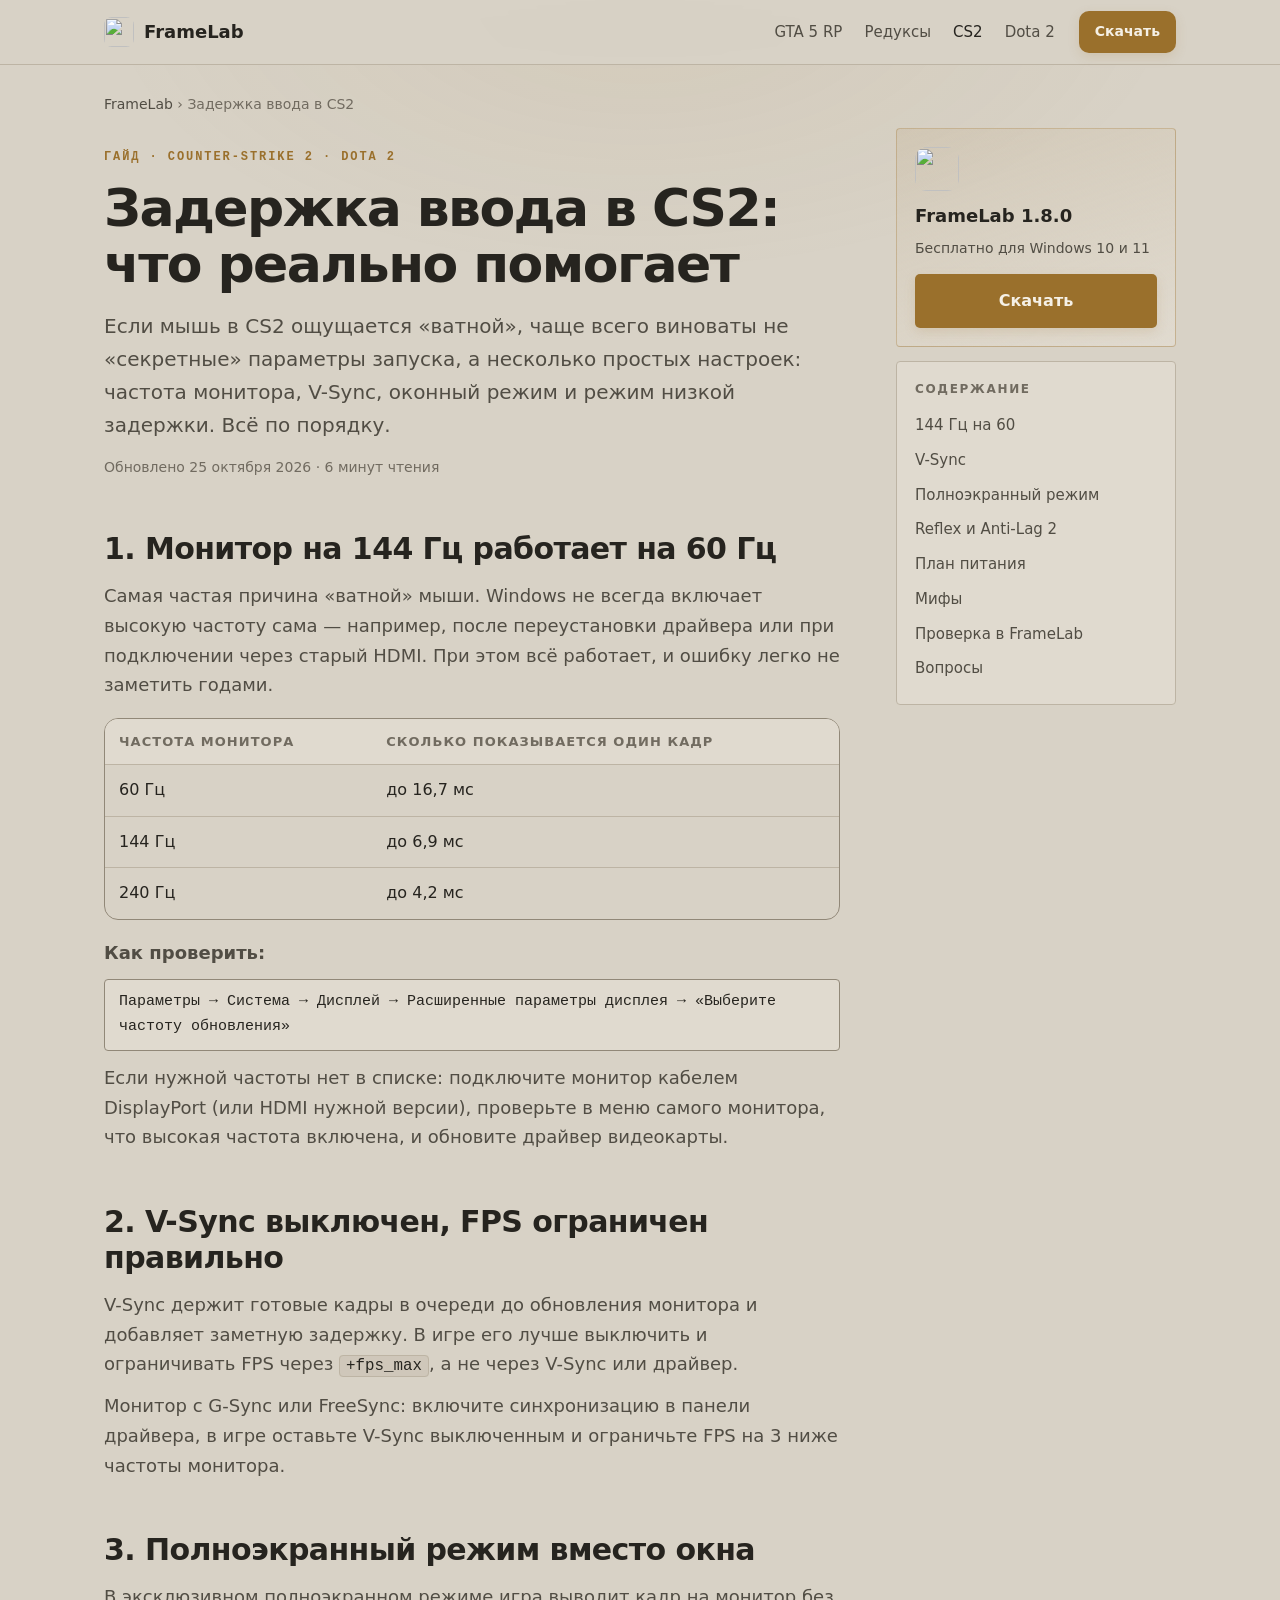
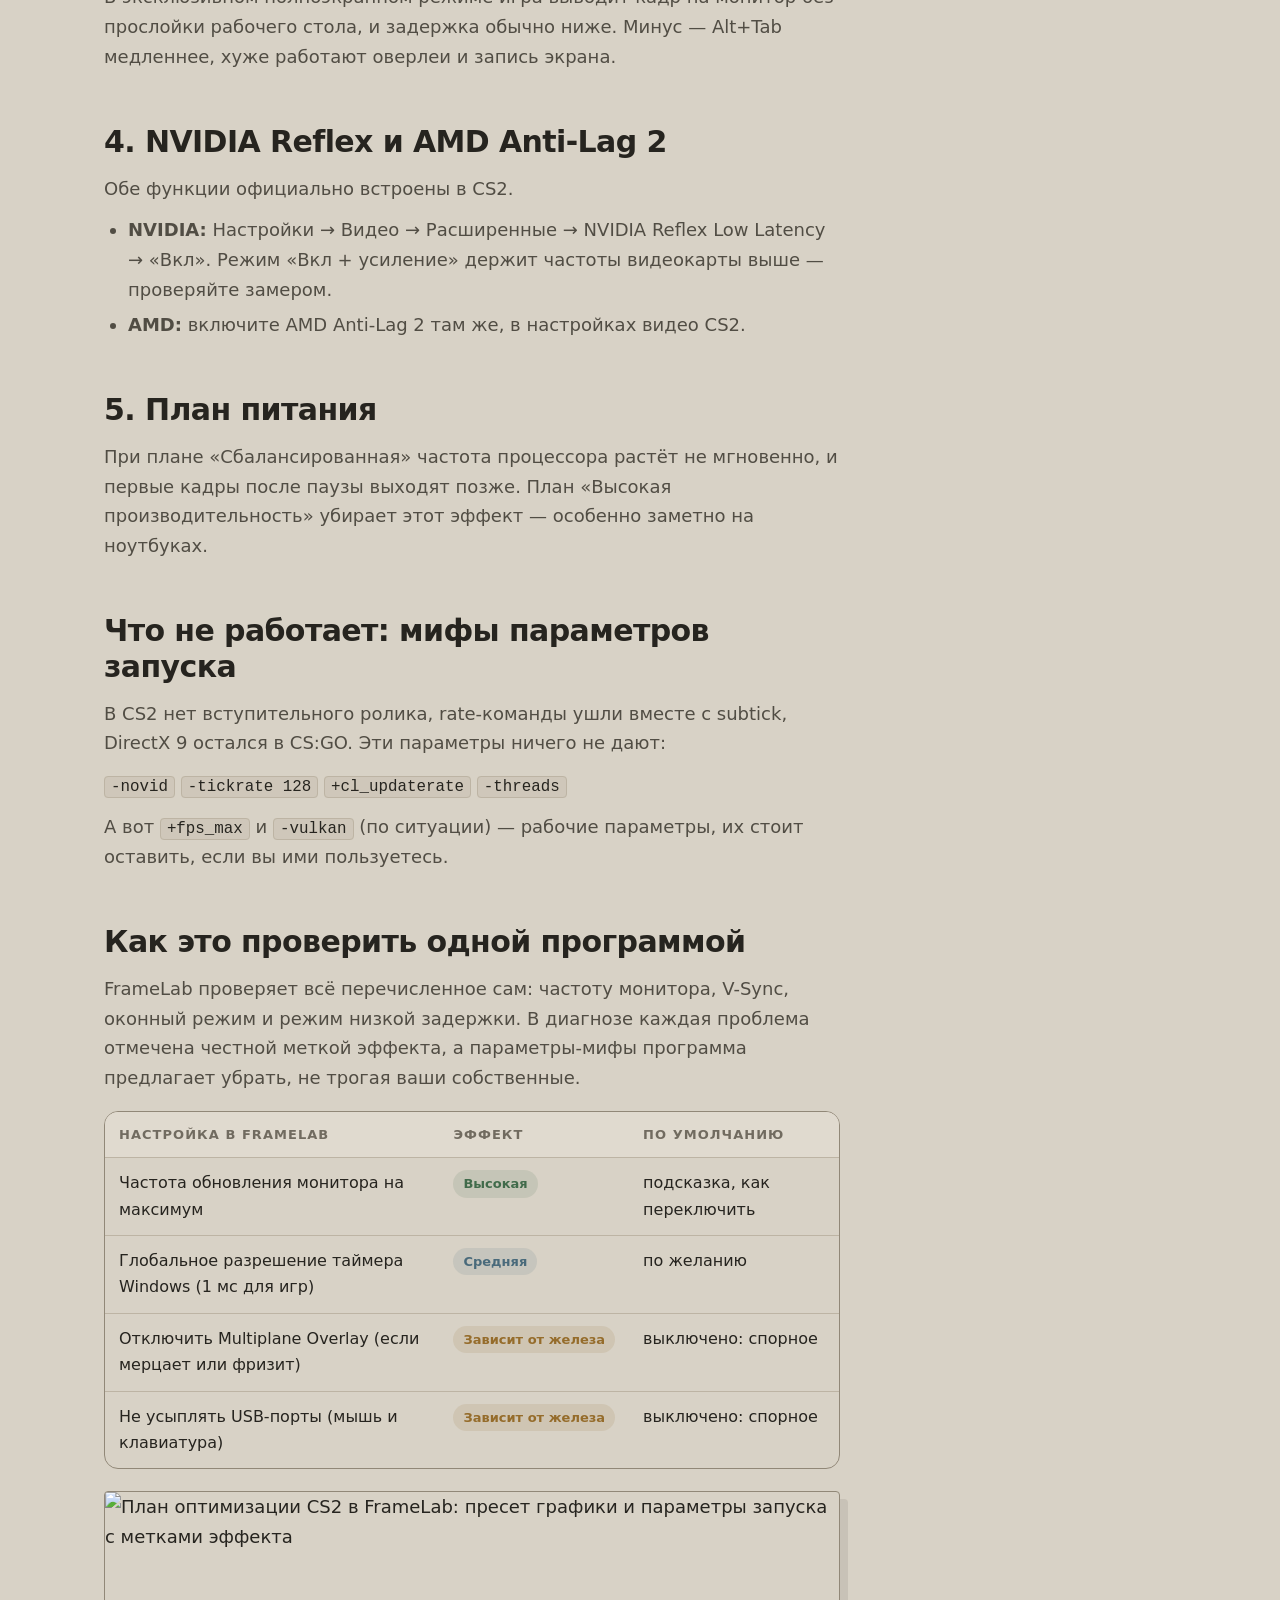
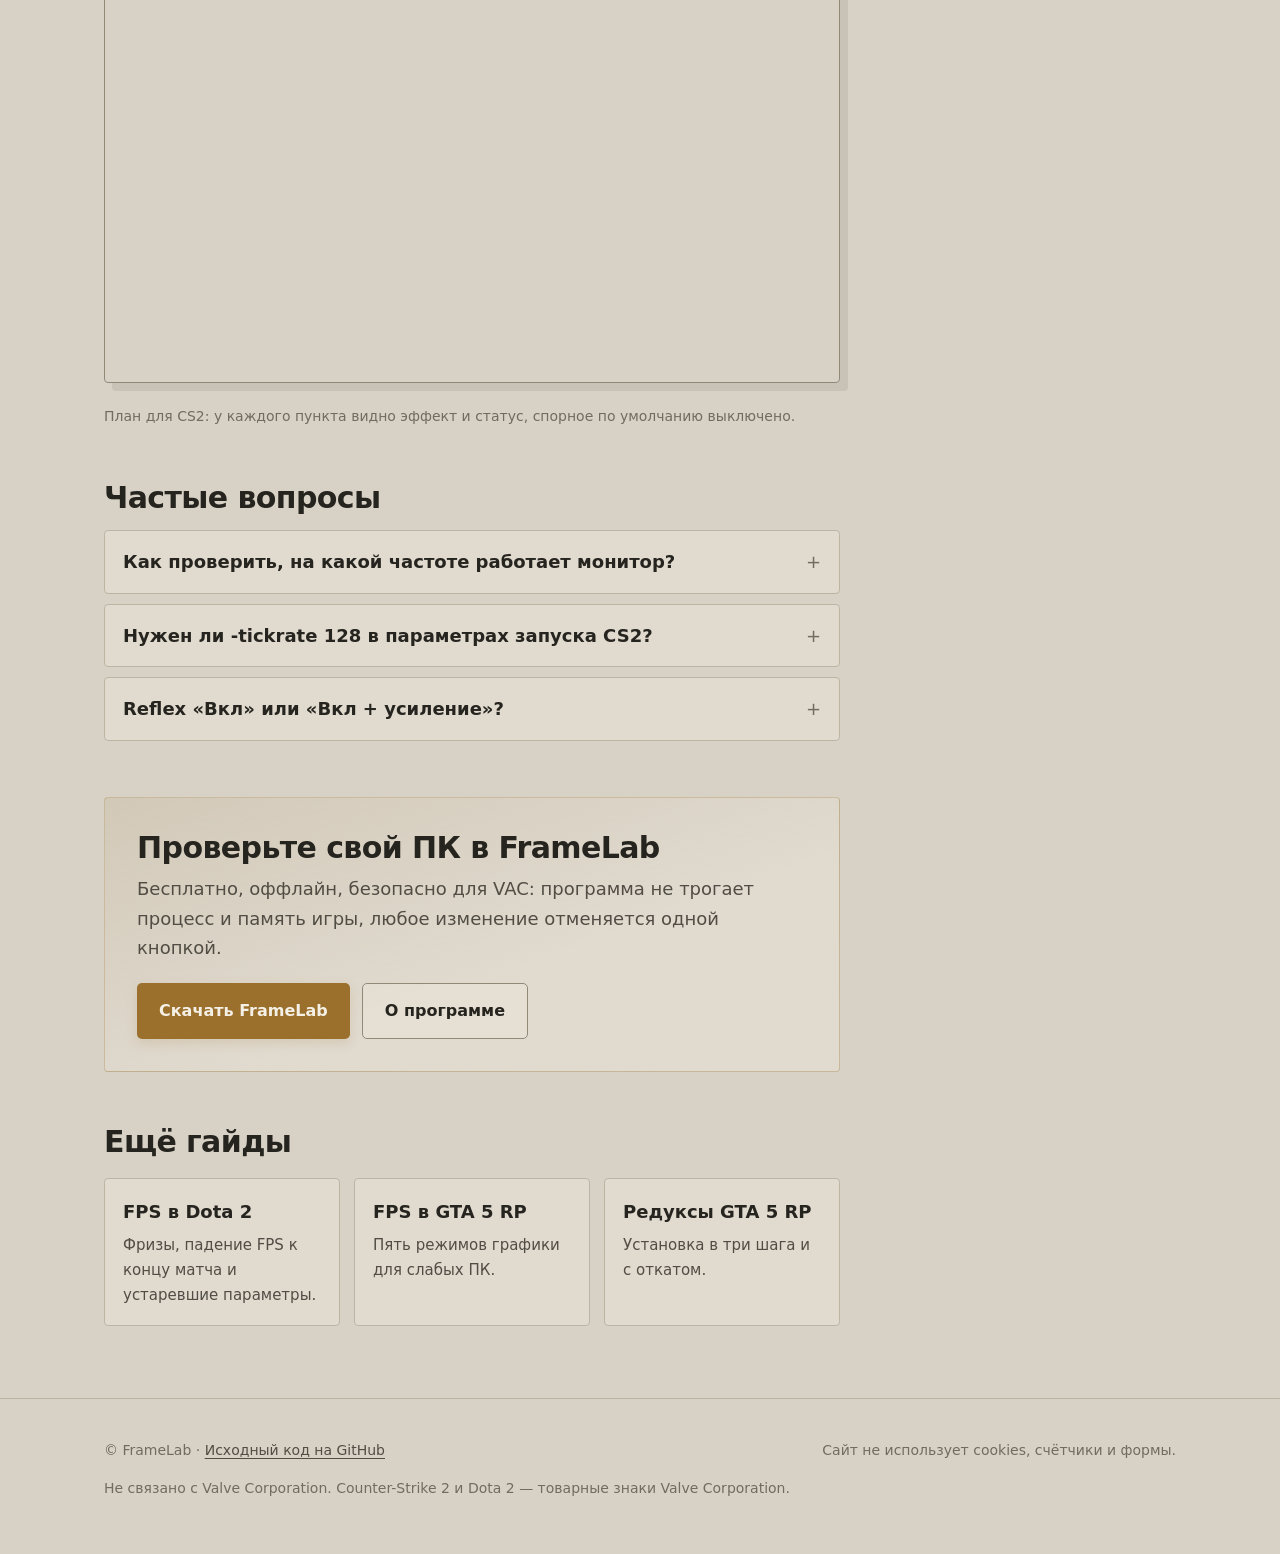
==== commit c307998c: "Add Arena benchmark, personal tweak profiles, result cards and first-run guide" ====
--- a/site/cs2-input-lag/index.html
+++ b/site/cs2-input-lag/index.html
@@ -118,7 +118,7 @@
 
     <aside>
       <div class="box">
-        <div class="dl"><img src="../img/logo.png" alt=""><b>FrameLab <span class="ver">1.7.1</span></b><p>Бесплатно для Windows 10 и 11</p><a class="btn btn-primary" href="https://github.com/Derposd/FrameLab/releases/latest/download/FrameLab-Setup.exe">Скачать</a></div>
+        <div class="dl"><img src="../img/logo.png" alt=""><b>FrameLab <span class="ver">1.8.0</span></b><p>Бесплатно для Windows 10 и 11</p><a class="btn btn-primary" href="https://github.com/Derposd/FrameLab/releases/latest/download/FrameLab-Setup.exe">Скачать</a></div>
         <div class="toc"><b>Содержание</b><a href="#hz">144 Гц на 60</a><a href="#vsync">V-Sync</a><a href="#fullscreen">Полноэкранный режим</a><a href="#reflex">Reflex и Anti-Lag 2</a><a href="#power">План питания</a><a href="#myths">Мифы</a><a href="#framelab">Проверка в FrameLab</a><a href="#faq">Вопросы</a></div>
       </div>
     </aside>
